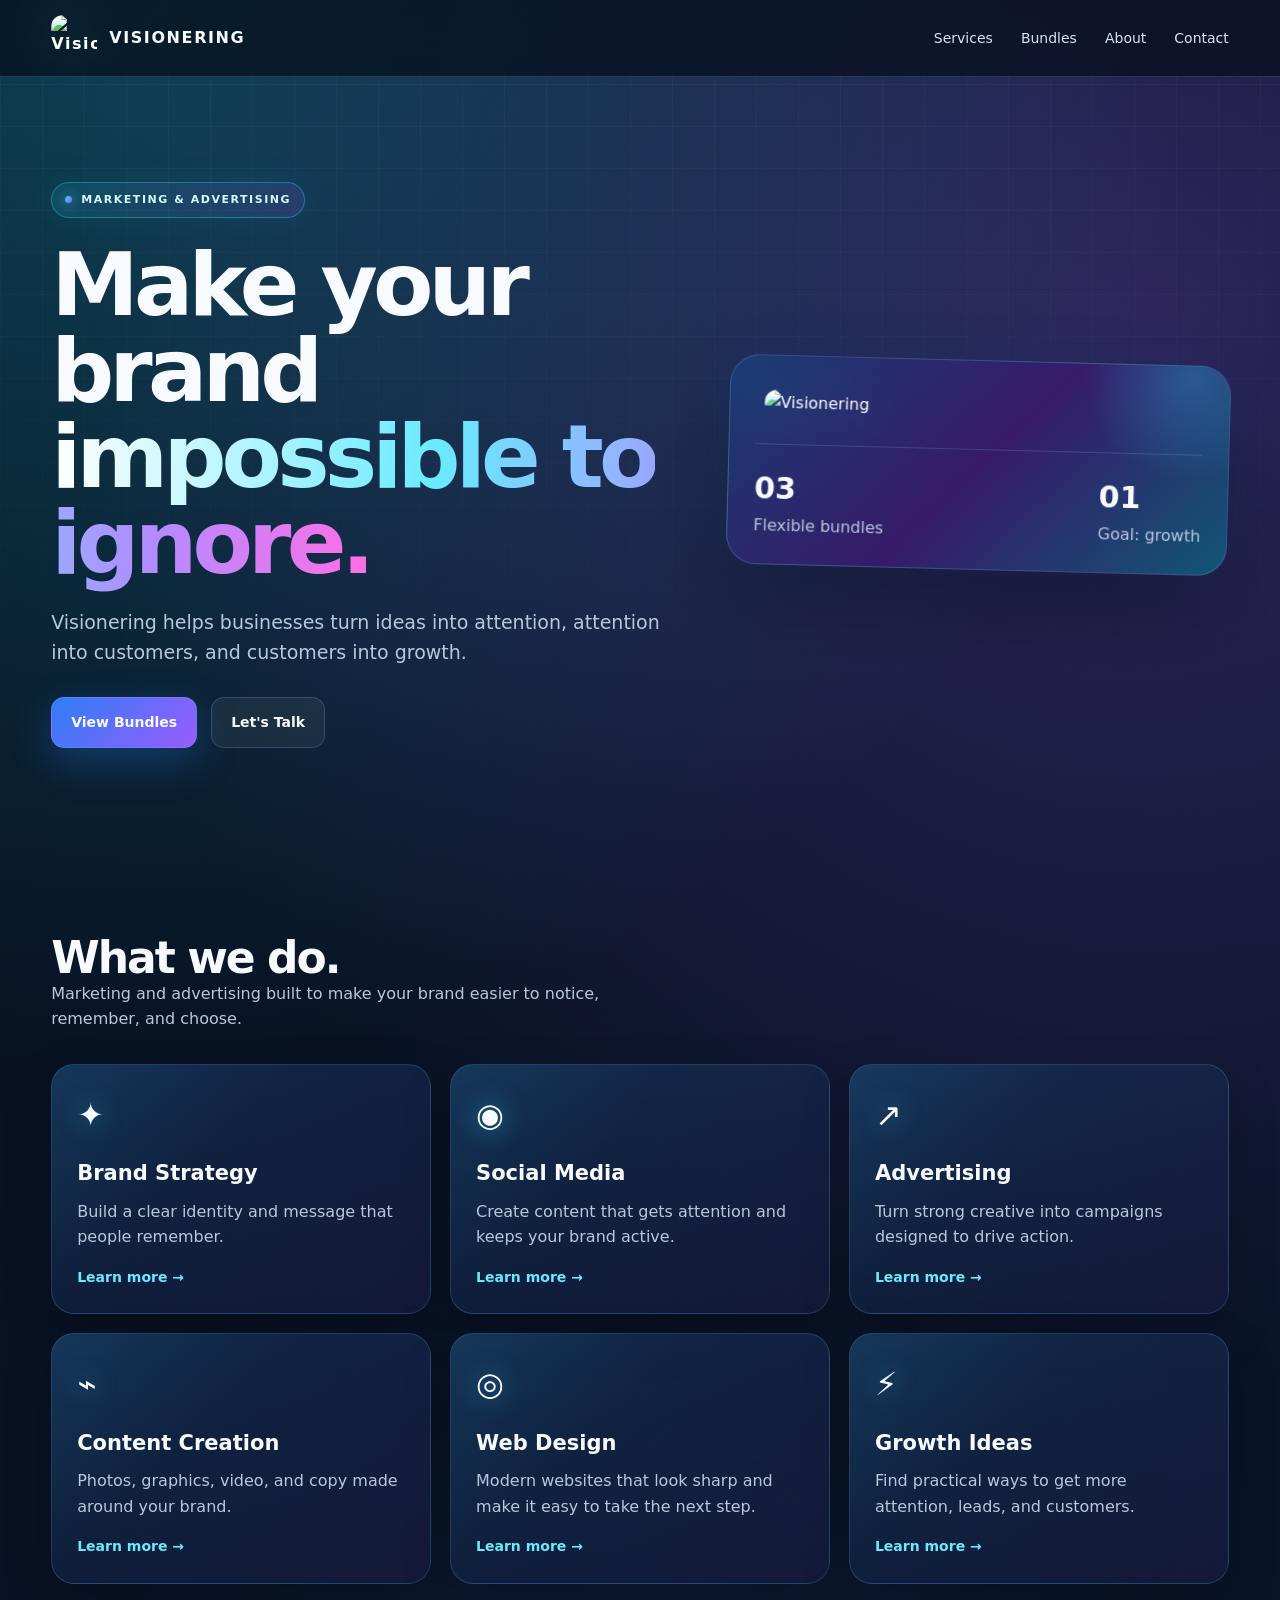
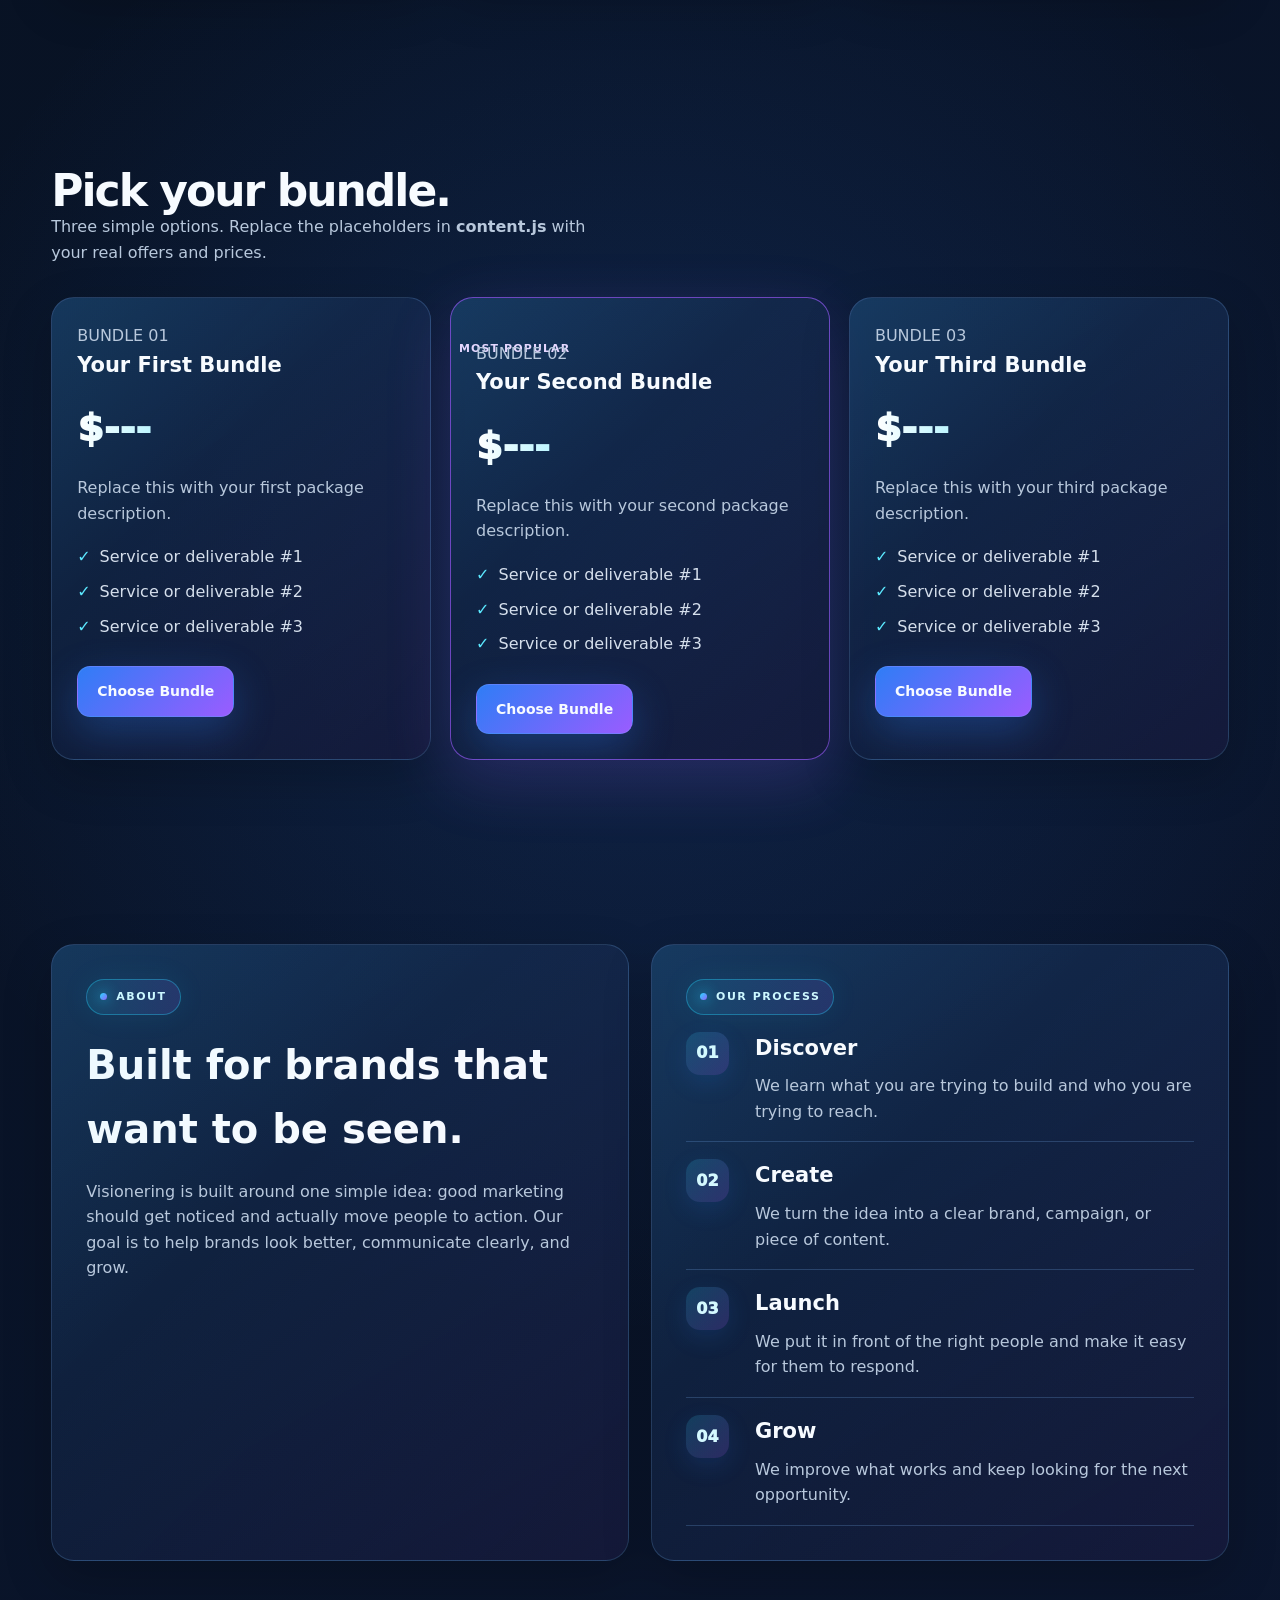
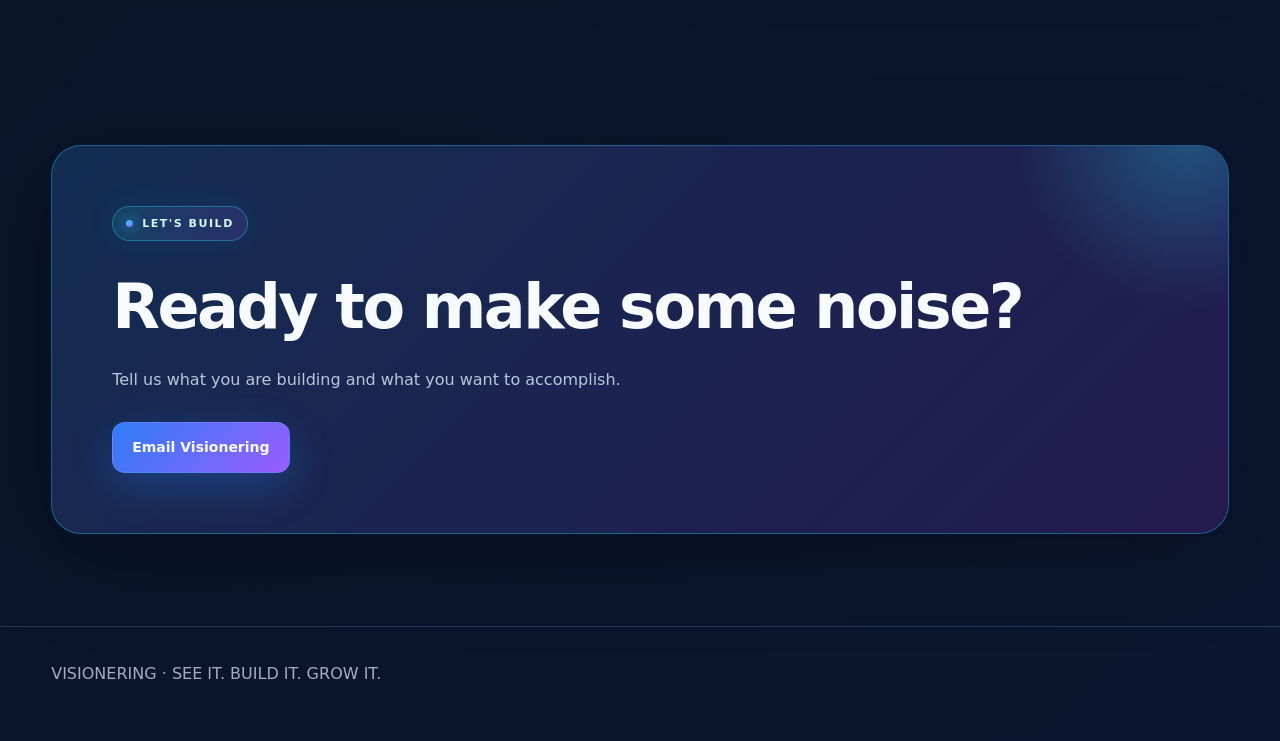
==== index.html @ 833645f9 "Fix service navigation with direct page links" ====
<!doctype html>
<html lang="en">
<head>
<meta charset="UTF-8">
<meta name="viewport" content="width=device-width, initial-scale=1.0">
<title>Visionering | Marketing & Advertising</title>
<link rel="icon" href="logo.jpg?v=999">
<script src="content.js?v=1001" defer></script>
<style>
:root{
  --bg:#07111f;
  --bg2:#0b1630;
  --panel:rgba(17,31,58,.82);
  --panel2:rgba(20,42,78,.78);
  --text:#f7fbff;
  --muted:#b8c8dc;
  --blue:#2f7df6;
  --cyan:#25d9ff;
  --purple:#9a5cff;
  --pink:#ff4fd8;
  --line:rgba(126,188,255,.22);
  --max:1180px;
}
*{box-sizing:border-box;margin:0;padding:0}
html{scroll-behavior:smooth}
body{
  font-family:Inter,ui-sans-serif,system-ui,-apple-system,BlinkMacSystemFont,"Segoe UI",sans-serif;
  color:var(--text);line-height:1.6;overflow-x:hidden;
  background:
    radial-gradient(circle at 10% 0%,rgba(37,217,255,.24),transparent 26%),
    radial-gradient(circle at 88% 8%,rgba(154,92,255,.26),transparent 28%),
    radial-gradient(circle at 50% 55%,rgba(47,125,246,.16),transparent 34%),
    linear-gradient(135deg,var(--bg),var(--bg2));
}
body:before{content:"";position:fixed;inset:0;pointer-events:none;background-image:linear-gradient(rgba(255,255,255,.035) 1px,transparent 1px),linear-gradient(90deg,rgba(255,255,255,.035) 1px,transparent 1px);background-size:42px 42px;mask-image:linear-gradient(to bottom,black,transparent 88%)}
a{color:inherit;text-decoration:none}.container{width:min(var(--max),92%);margin:auto}
.nav{position:sticky;top:0;z-index:50;background:rgba(6,15,29,.72);backdrop-filter:blur(18px);border-bottom:1px solid var(--line)}
.nav-inner{height:76px;display:flex;align-items:center;justify-content:space-between}
.brand{display:flex;align-items:center;gap:12px;font-weight:900;letter-spacing:.1em}
.brand img{width:46px;height:46px;object-fit:cover;border-radius:12px;mix-blend-mode:normal;filter:drop-shadow(0 0 13px rgba(37,217,255,.28))}
.links{display:flex;gap:28px;color:#d8e4f3;font-size:14px}.links a{transition:.2s}.links a:hover{color:#fff;text-shadow:0 0 16px rgba(37,217,255,.8)}
.hero{padding:105px 0 95px}.hero-grid{display:grid;grid-template-columns:1.1fr .9fr;gap:64px;align-items:center}
.eyebrow{display:inline-flex;align-items:center;gap:9px;padding:8px 13px;border:1px solid rgba(37,217,255,.36);border-radius:999px;color:#d4f9ff;background:linear-gradient(90deg,rgba(37,217,255,.12),rgba(154,92,255,.14));font-size:11px;font-weight:900;letter-spacing:.14em;box-shadow:0 0 30px rgba(37,217,255,.08)}
.eyebrow:before{content:"";width:7px;height:7px;border-radius:50%;background:linear-gradient(135deg,var(--cyan),var(--purple));box-shadow:0 0 14px var(--cyan)}
h1{font-size:clamp(48px,7vw,88px);line-height:.98;letter-spacing:-.055em;margin:24px 0 20px}
.gradient{background:linear-gradient(90deg,#fff 0%,#69eaff 42%,#b18cff 76%,#ff6ee6 100%);-webkit-background-clip:text;background-clip:text;color:transparent}
.hero p{font-size:19px;color:var(--muted);max-width:650px}
.actions{display:flex;gap:14px;flex-wrap:wrap;margin-top:30px}.btn{display:inline-flex;align-items:center;justify-content:center;padding:13px 19px;border-radius:13px;border:1px solid var(--line);font-size:14px;font-weight:900;transition:.22s}
.btn.primary{background:linear-gradient(135deg,var(--blue),var(--purple));box-shadow:0 14px 40px rgba(47,125,246,.3)}.btn.primary:hover{transform:translateY(-3px);box-shadow:0 20px 52px rgba(154,92,255,.35)}
.btn.ghost{background:rgba(255,255,255,.055)}.btn.ghost:hover{border-color:rgba(37,217,255,.48);background:rgba(37,217,255,.09)}
.hero-card{position:relative;border:1px solid rgba(126,188,255,.25);background:linear-gradient(145deg,rgba(24,53,95,.7),rgba(17,24,54,.72));border-radius:30px;padding:26px;box-shadow:0 30px 90px rgba(0,0,0,.38),0 0 70px rgba(47,125,246,.13);transform:rotate(1.5deg);overflow:hidden}
.hero-card:before{content:"";position:absolute;width:220px;height:220px;border-radius:50%;background:radial-gradient(circle,rgba(37,217,255,.25),transparent 68%);top:-100px;right:-70px}.hero-card img{position:relative;width:100%;height:330px;object-fit:contain;border-radius:22px;mix-blend-mode:normal;filter:drop-shadow(0 0 22px rgba(37,217,255,.2))}
.stat{position:relative;display:flex;justify-content:space-between;gap:20px;padding-top:20px;margin-top:20px;border-top:1px solid var(--line)}.stat strong{font-size:30px}.muted{color:var(--muted)}
section{padding:92px 0}.section-head{display:flex;justify-content:space-between;align-items:end;gap:20px;margin-bottom:32px}.section-head h2{font-size:44px;line-height:1.05;letter-spacing:-.045em}.section-head p{max-width:550px;color:var(--muted)}
.grid3{display:grid;grid-template-columns:repeat(3,1fr);gap:19px}.card{position:relative;overflow:hidden;border:1px solid var(--line);border-radius:23px;padding:25px;background:linear-gradient(150deg,rgba(25,53,95,.72),rgba(10,20,42,.76));box-shadow:0 18px 50px rgba(0,0,0,.2);transition:.25s}
.card:before{content:"";position:absolute;inset:0;background:linear-gradient(135deg,rgba(37,217,255,.07),transparent 38%,rgba(154,92,255,.07));pointer-events:none}.card:hover{transform:translateY(-6px);border-color:rgba(37,217,255,.45);box-shadow:0 22px 60px rgba(37,125,246,.18)}
.icon{position:relative;font-size:32px;margin-bottom:16px;filter:drop-shadow(0 0 12px rgba(37,217,255,.55))}.card h3,.card p,.card ul,.card .price,.card .muted,.card .tag,.card a{position:relative}.card h3{font-size:21px;margin-bottom:8px}.card p{color:var(--muted)}
.service-card-link{display:block;min-height:190px;color:inherit;cursor:pointer}
.service-card-link .service-link{display:block;margin-top:16px;color:#69eaff;font-weight:900;font-size:14px;position:relative}
.bundle{min-height:330px}.bundle.featured{border-color:rgba(154,92,255,.68);box-shadow:0 20px 65px rgba(154,92,255,.18)}.tag{position:absolute;right:17px;top:17px;color:#e5d7ff;font-size:11px;font-weight:900;letter-spacing:.1em}.price{font-size:38px;font-weight:950;margin:16px 0;background:linear-gradient(90deg,#fff,#6eeaff,#c29aff);-webkit-background-clip:text;background-clip:text;color:transparent}.bundle ul{list-style:none;display:grid;gap:9px;margin:18px 0 27px;color:#d5dfec}.bundle li:before{content:"✓";color:#5ce9ff;font-weight:900;margin-right:9px}
.about{display:grid;grid-template-columns:1fr 1fr;gap:22px}.about .card{padding:34px;min-height:320px}.process{position:relative}.step{display:grid;grid-template-columns:52px 1fr;gap:17px;padding:17px 0;border-bottom:1px solid var(--line)}.num{width:43px;height:43px;border-radius:14px;display:grid;place-items:center;background:linear-gradient(135deg,rgba(37,217,255,.17),rgba(154,92,255,.2));color:#d4f9ff;font-weight:950;box-shadow:0 8px 24px rgba(37,125,246,.14)}
.cta{position:relative;overflow:hidden;padding:60px;border-radius:30px;border:1px solid rgba(37,217,255,.34);background:linear-gradient(135deg,rgba(22,51,91,.82),rgba(46,28,91,.72));box-shadow:0 25px 90px rgba(0,0,0,.28)}.cta:before{content:"";position:absolute;width:360px;height:360px;border-radius:50%;right:-140px;top:-190px;background:radial-gradient(circle,rgba(37,217,255,.27),transparent 68%)}
footer{padding:34px 0 55px;color:#9eafc2;border-top:1px solid var(--line)}
@media(max-width:850px){.hero-grid,.about,.grid3{grid-template-columns:1fr}.links{display:none}.hero{padding-top:75px}.hero-card{transform:none}.section-head{display:block}.section-head p{margin-top:11px}.cta{padding:34px}}
</style>
</head>
<body>
<nav class="nav"><div class="container nav-inner"><a class="brand" href="#top"><img src="logo.jpg?v=999" alt="Visionering logo"><span id="navBrand">VISIONERING</span></a><div class="links"><a href="#services">Services</a><a href="#bundles">Bundles</a><a href="#about">About</a><a href="#contact">Contact</a></div></div></nav>
<main id="top">
<section class="hero"><div class="container hero-grid"><div><div class="eyebrow" id="category">MARKETING & ADVERTISING</div><h1 id="heroHeading">Make your brand <span class="gradient">impossible to ignore.</span></h1><p id="heroText">Visionering helps businesses turn ideas into attention, attention into customers, and customers into growth.</p><div class="actions"><a class="btn primary" href="#bundles">View Bundles</a><a class="btn ghost" id="heroEmail" href="#contact">Let's Talk</a></div></div><div class="hero-card"><img src="logo.jpg?v=999" alt="Visionering"><div class="stat"><div><strong>03</strong><div class="muted">Flexible bundles</div></div><div><strong>01</strong><div class="muted">Goal: growth</div></div></div></div></div></section>
<section id="services"><div class="container"><div class="section-head"><div><h2>What we do.</h2><p>Marketing and advertising built to make your brand easier to notice, remember, and choose.</p></div></div><div class="grid3" id="servicesGrid">
<a class="card service-card service-card-link" href="./brand-strategy.html"><div class="icon">✦</div><h3>Brand Strategy</h3><p>Build a clear identity and message that people remember.</p><span class="service-link">Learn more →</span></a>
<a class="card service-card service-card-link" href="./social-media.html"><div class="icon">◉</div><h3>Social Media</h3><p>Create content that gets attention and keeps your brand active.</p><span class="service-link">Learn more →</span></a>
<a class="card service-card service-card-link" href="./advertising.html"><div class="icon">↗</div><h3>Advertising</h3><p>Turn strong creative into campaigns designed to drive action.</p><span class="service-link">Learn more →</span></a>
<a class="card service-card service-card-link" href="./content-creation.html"><div class="icon">⌁</div><h3>Content Creation</h3><p>Photos, graphics, video, and copy made around your brand.</p><span class="service-link">Learn more →</span></a>
<a class="card service-card service-card-link" href="./web-design.html"><div class="icon">◎</div><h3>Web Design</h3><p>Modern websites that look sharp and make it easy to take the next step.</p><span class="service-link">Learn more →</span></a>
<a class="card service-card service-card-link" href="./growth-ideas.html"><div class="icon">⚡</div><h3>Growth Ideas</h3><p>Find practical ways to get more attention, leads, and customers.</p><span class="service-link">Learn more →</span></a>
</div></div></section>
<section id="bundles"><div class="container"><div class="section-head"><div><h2>Pick your bundle.</h2><p>Three simple options. Replace the placeholders in <strong>content.js</strong> with your real offers and prices.</p></div></div><div class="grid3" id="bundleGrid"></div></div></section>
<section id="about"><div class="container about"><div class="card"><div class="eyebrow">ABOUT</div><h2 style="font-size:40px;margin:18px 0">Built for brands that want to be seen.</h2><p class="muted" id="aboutText">Visionering is built around one simple idea: good marketing should get noticed and actually move people to action.</p></div><div class="card"><div class="eyebrow">OUR PROCESS</div><div class="process" id="processGrid"></div></div></div></section>
<section id="contact"><div class="container"><div class="cta"><div class="eyebrow">LET'S BUILD</div><h2 style="position:relative;font-size:clamp(38px,5vw,62px);letter-spacing:-.04em;margin:16px 0 10px" id="contactTitle">Ready to make some noise?</h2><p class="muted" style="position:relative" id="contactText">Tell us what you are building and what you want to accomplish.</p><div class="actions"><a class="btn primary" id="contactEmail" href="#">Email Visionering</a></div></div></div></section>
</main>
<footer><div class="container"><span id="footerBrand">VISIONERING</span> · <span id="tagline">SEE IT. BUILD IT. GROW IT.</span></div></footer>
<script>
document.addEventListener('DOMContentLoaded',()=>{
 const c=window.SITE_CONTENT||{};
 document.title=`${c.company||'Visionering'} | ${c.category||'Marketing & Advertising'}`;
 const set=(id,v)=>{const e=document.getElementById(id);if(e)e.textContent=v??''};
 set('navBrand',c.company);set('footerBrand',c.company);set('tagline',c.tagline);set('category',c.category);set('heroText',c.heroText);set('aboutText',c.about||'');set('contactTitle',c.contactTitle||'Ready to make some noise?');set('contactText',c.contactText||'');
 const hero=document.getElementById('heroHeading'); if(hero) hero.innerHTML=`${c.heroTitle||'Make your brand'} <span class="gradient">${c.heroHighlight||'impossible to ignore.'}</span>`;
 const mail=`mailto:${c.email||''}`;['heroEmail','contactEmail'].forEach(id=>{const e=document.getElementById(id);if(e)e.href=mail});
 const s=document.getElementById('servicesGrid');(c.services||[]).forEach((x,i)=>{
   const d=s && s.children[i];
   if(!d)return;
   d.href=x.page||'#';
   d.setAttribute('aria-label',`Open ${x.title||'service'} page`);
   d.innerHTML=`<div class="icon">${x.icon||'✦'}</div><h3>${x.title||''}</h3><p>${x.text||''}</p><span class="service-link">Learn more →</span>`;
 });
 const b=document.getElementById('bundleGrid');(c.bundles||[]).forEach(x=>{const d=document.createElement('article');d.className=`card bundle${x.featured?' featured':''}`;d.innerHTML=`${x.featured?'<div class="tag">MOST POPULAR</div>':''}<div class="muted">${x.name||''}</div><h3>${x.title||''}</h3><div class="price">${x.price||''}</div><p class="muted">${x.description||''}</p><ul>${(x.items||[]).map(i=>`<li>${i}</li>`).join('')}</ul><a class="btn primary" href="#contact">Choose Bundle</a>`;b.appendChild(d)});
 const p=document.getElementById('processGrid');(c.process||[]).forEach((x,i)=>{const d=document.createElement('div');d.className='step';d.innerHTML=`<div class="num">0${i+1}</div><div><h3>${x.title||''}</h3><p class="muted">${x.text||''}</p></div>`;p.appendChild(d)});
});
</script>
</body>
</html>
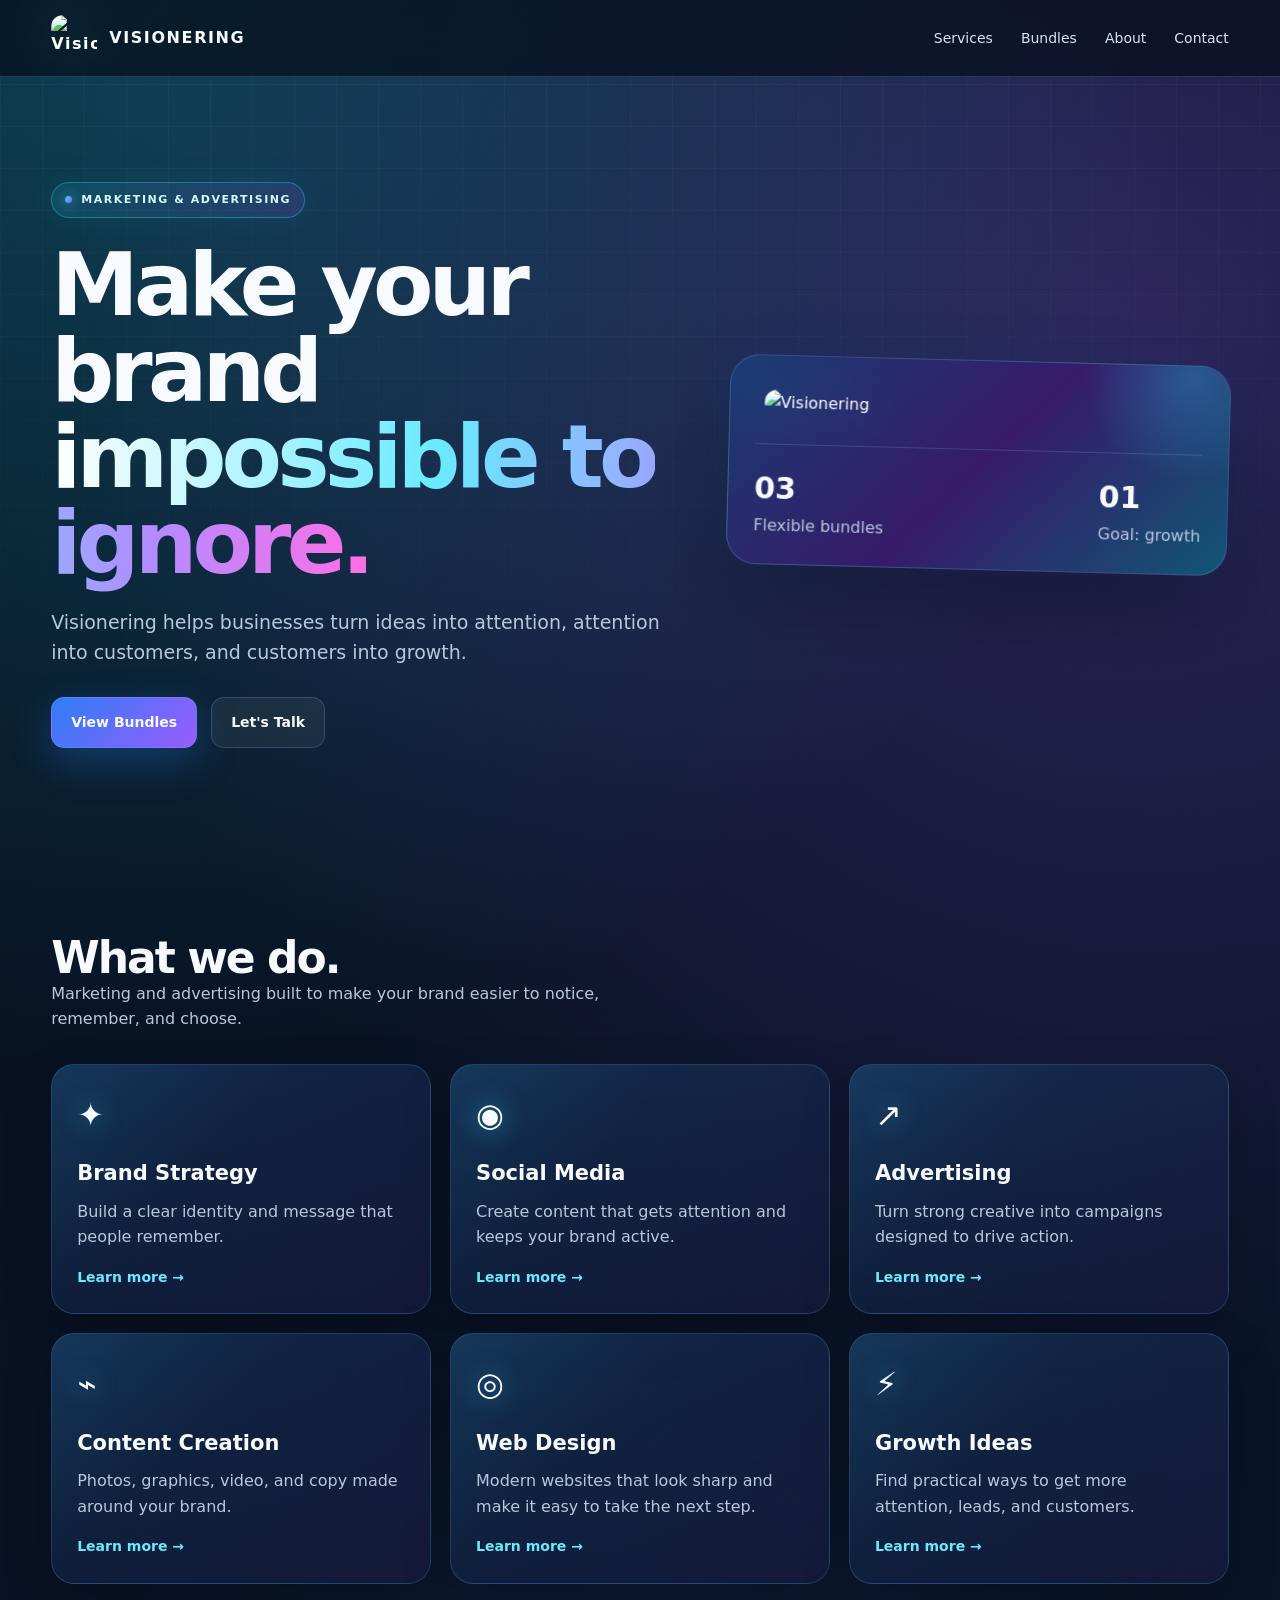
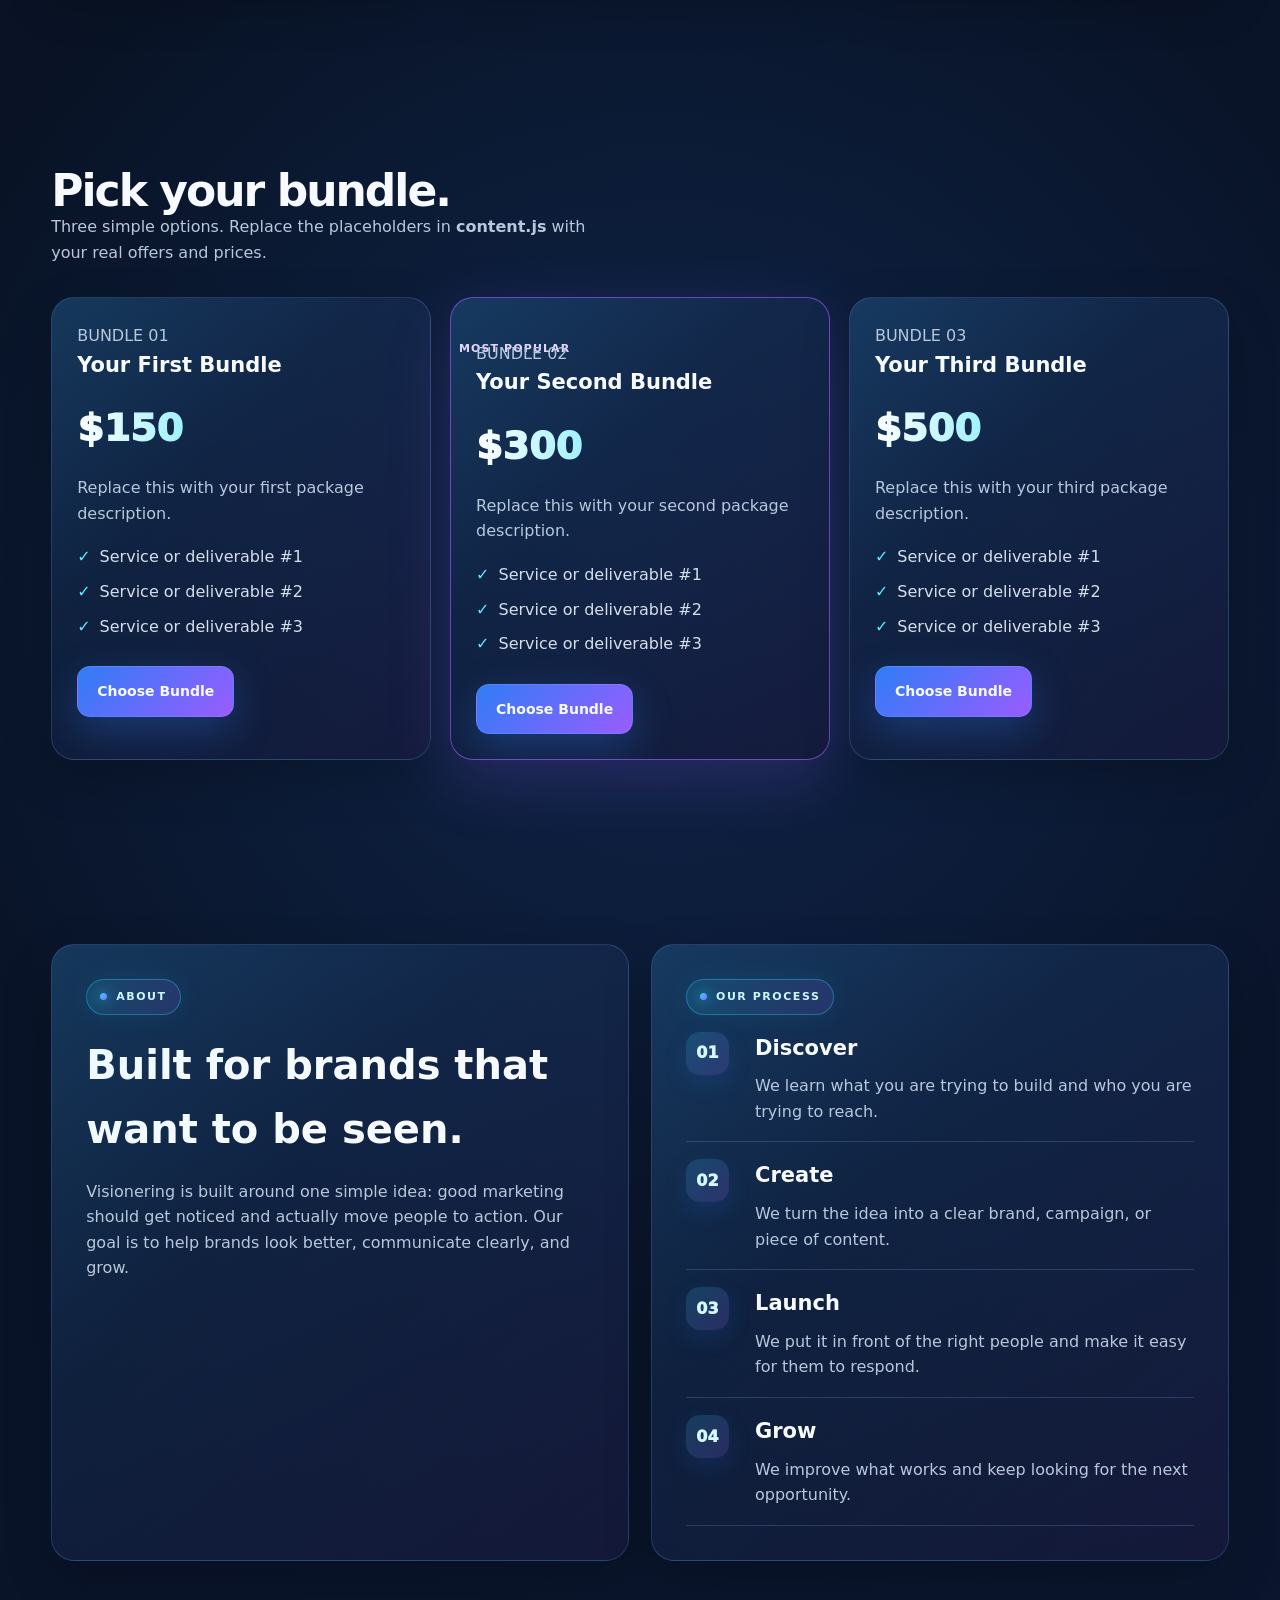
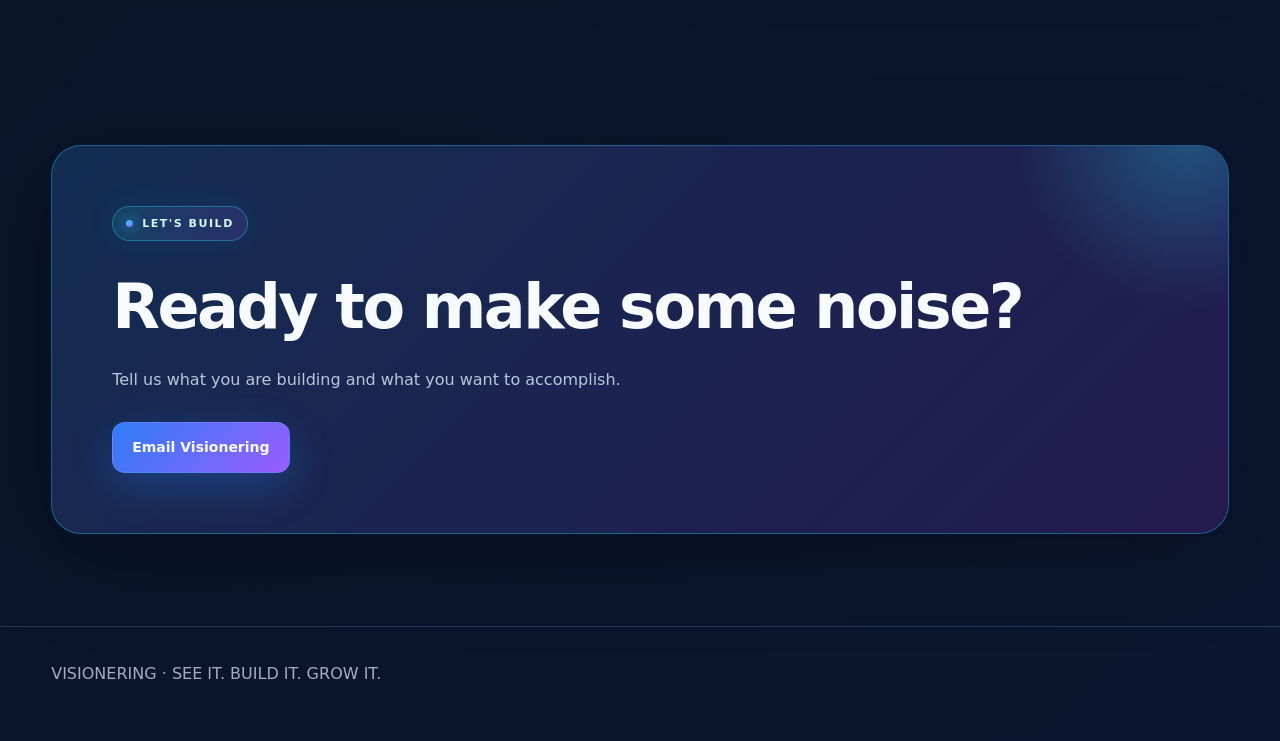
==== commit 9c66de8f: "Refresh logo asset" ====
--- a/index.html
+++ b/index.html
@@ -4,7 +4,7 @@
 <meta charset="UTF-8">
 <meta name="viewport" content="width=device-width, initial-scale=1.0">
 <title>Visionering | Marketing & Advertising</title>
-<link rel="icon" href="logo.jpg?v=999">
+<link rel="icon" href="logo.jpg?v=1002">
 <script src="content.js?v=1001" defer></script>
 <style>
 :root{
@@ -65,9 +65,9 @@
 </style>
 </head>
 <body>
-<nav class="nav"><div class="container nav-inner"><a class="brand" href="#top"><img src="logo.jpg?v=999" alt="Visionering logo"><span id="navBrand">VISIONERING</span></a><div class="links"><a href="#services">Services</a><a href="#bundles">Bundles</a><a href="#about">About</a><a href="#contact">Contact</a></div></div></nav>
+<nav class="nav"><div class="container nav-inner"><a class="brand" href="#top"><img src="logo.jpg?v=1002" alt="Visionering logo"><span id="navBrand">VISIONERING</span></a><div class="links"><a href="#services">Services</a><a href="#bundles">Bundles</a><a href="#about">About</a><a href="#contact">Contact</a></div></div></nav>
 <main id="top">
-<section class="hero"><div class="container hero-grid"><div><div class="eyebrow" id="category">MARKETING & ADVERTISING</div><h1 id="heroHeading">Make your brand <span class="gradient">impossible to ignore.</span></h1><p id="heroText">Visionering helps businesses turn ideas into attention, attention into customers, and customers into growth.</p><div class="actions"><a class="btn primary" href="#bundles">View Bundles</a><a class="btn ghost" id="heroEmail" href="#contact">Let's Talk</a></div></div><div class="hero-card"><img src="logo.jpg?v=999" alt="Visionering"><div class="stat"><div><strong>03</strong><div class="muted">Flexible bundles</div></div><div><strong>01</strong><div class="muted">Goal: growth</div></div></div></div></div></section>
+<section class="hero"><div class="container hero-grid"><div><div class="eyebrow" id="category">MARKETING & ADVERTISING</div><h1 id="heroHeading">Make your brand <span class="gradient">impossible to ignore.</span></h1><p id="heroText">Visionering helps businesses turn ideas into attention, attention into customers, and customers into growth.</p><div class="actions"><a class="btn primary" href="#bundles">View Bundles</a><a class="btn ghost" id="heroEmail" href="#contact">Let's Talk</a></div></div><div class="hero-card"><img src="logo.jpg?v=1002" alt="Visionering"><div class="stat"><div><strong>03</strong><div class="muted">Flexible bundles</div></div><div><strong>01</strong><div class="muted">Goal: growth</div></div></div></div></div></section>
 <section id="services"><div class="container"><div class="section-head"><div><h2>What we do.</h2><p>Marketing and advertising built to make your brand easier to notice, remember, and choose.</p></div></div><div class="grid3" id="servicesGrid">
 <a class="card service-card service-card-link" href="./brand-strategy.html"><div class="icon">✦</div><h3>Brand Strategy</h3><p>Build a clear identity and message that people remember.</p><span class="service-link">Learn more →</span></a>
 <a class="card service-card service-card-link" href="./social-media.html"><div class="icon">◉</div><h3>Social Media</h3><p>Create content that gets attention and keeps your brand active.</p><span class="service-link">Learn more →</span></a>
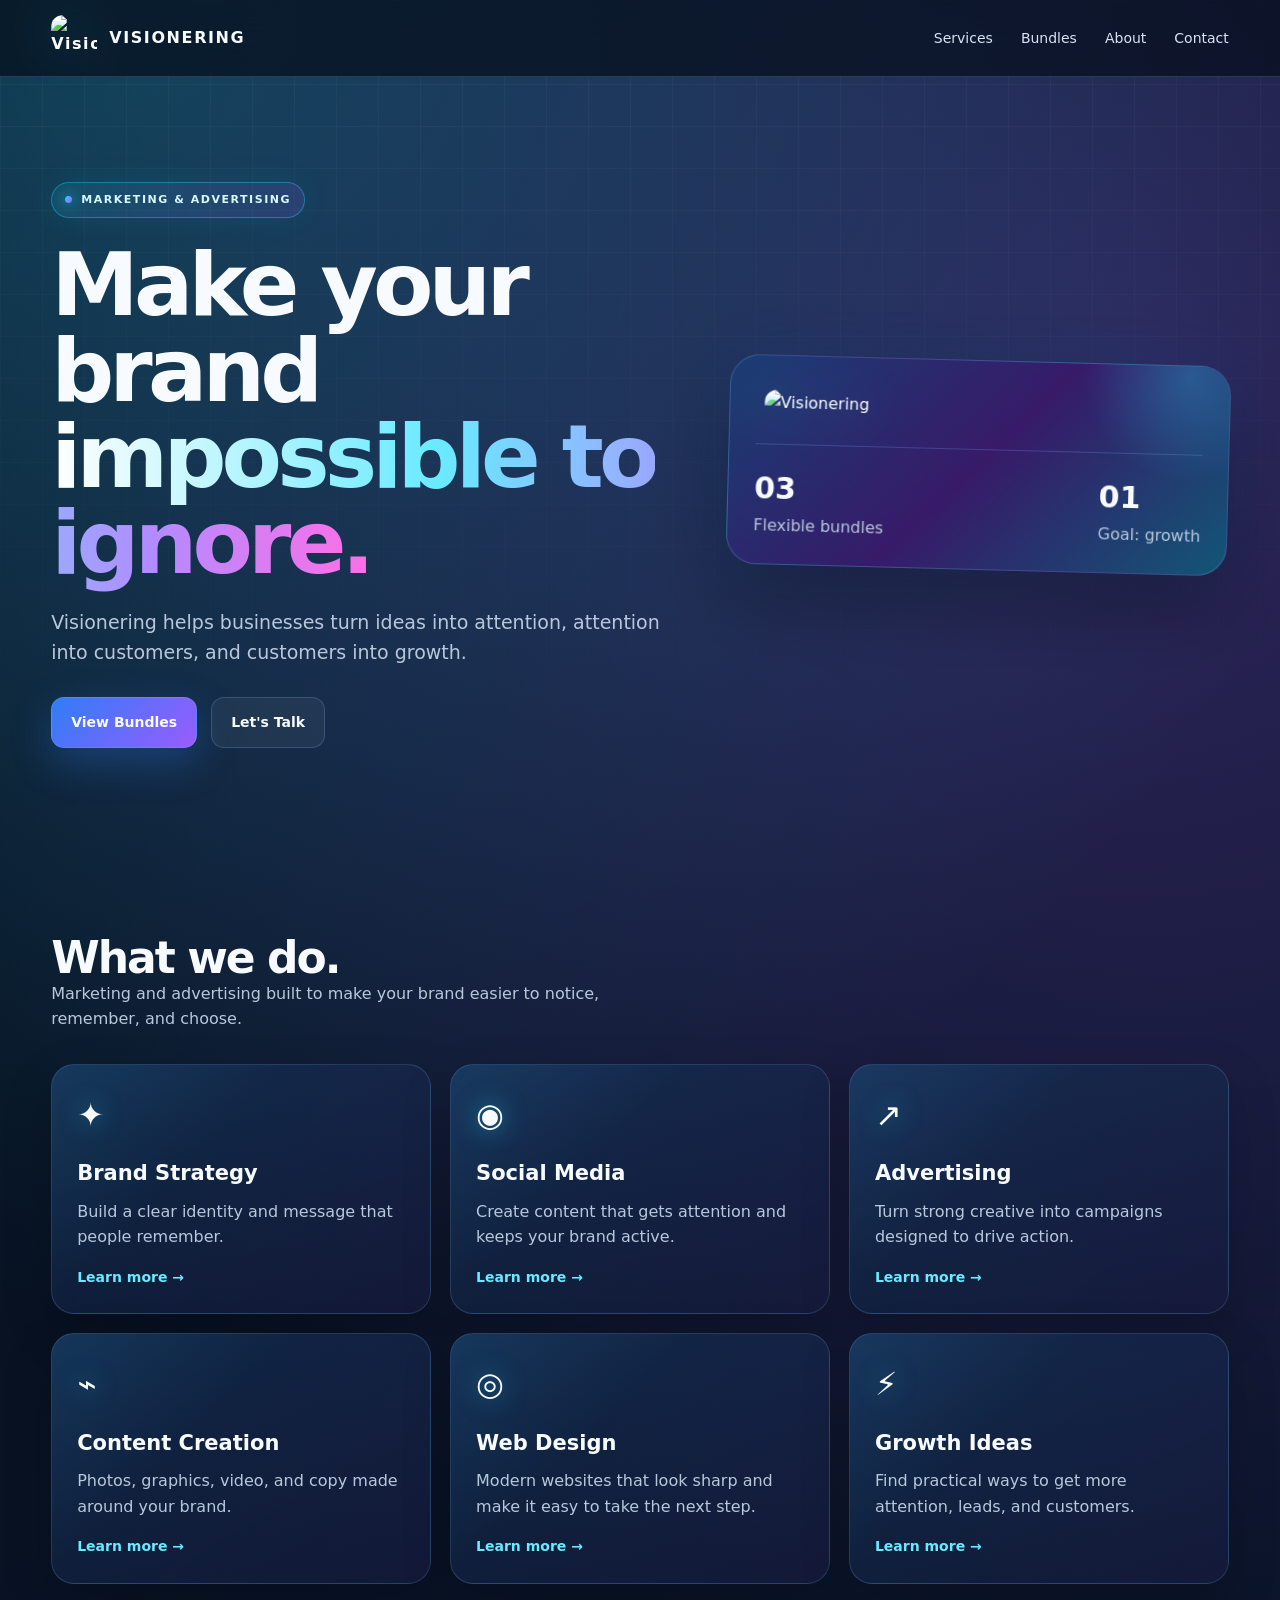
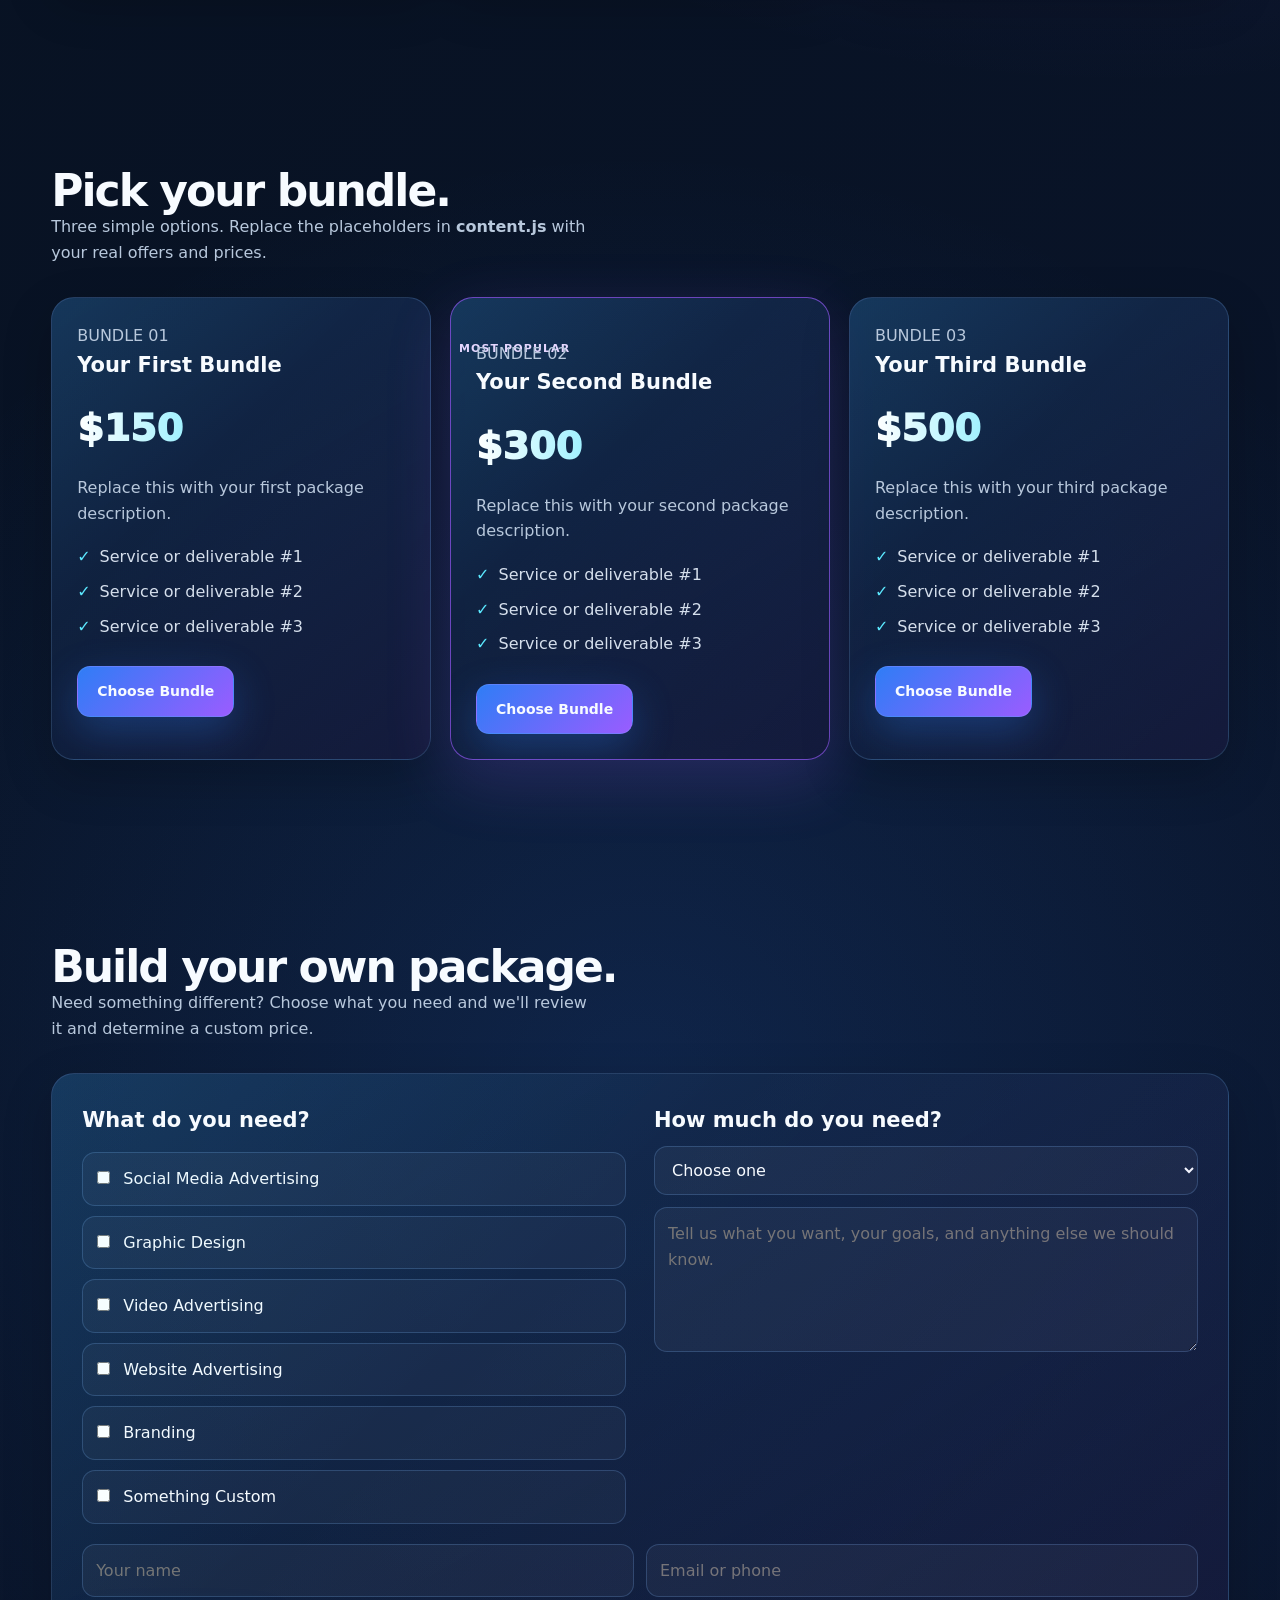
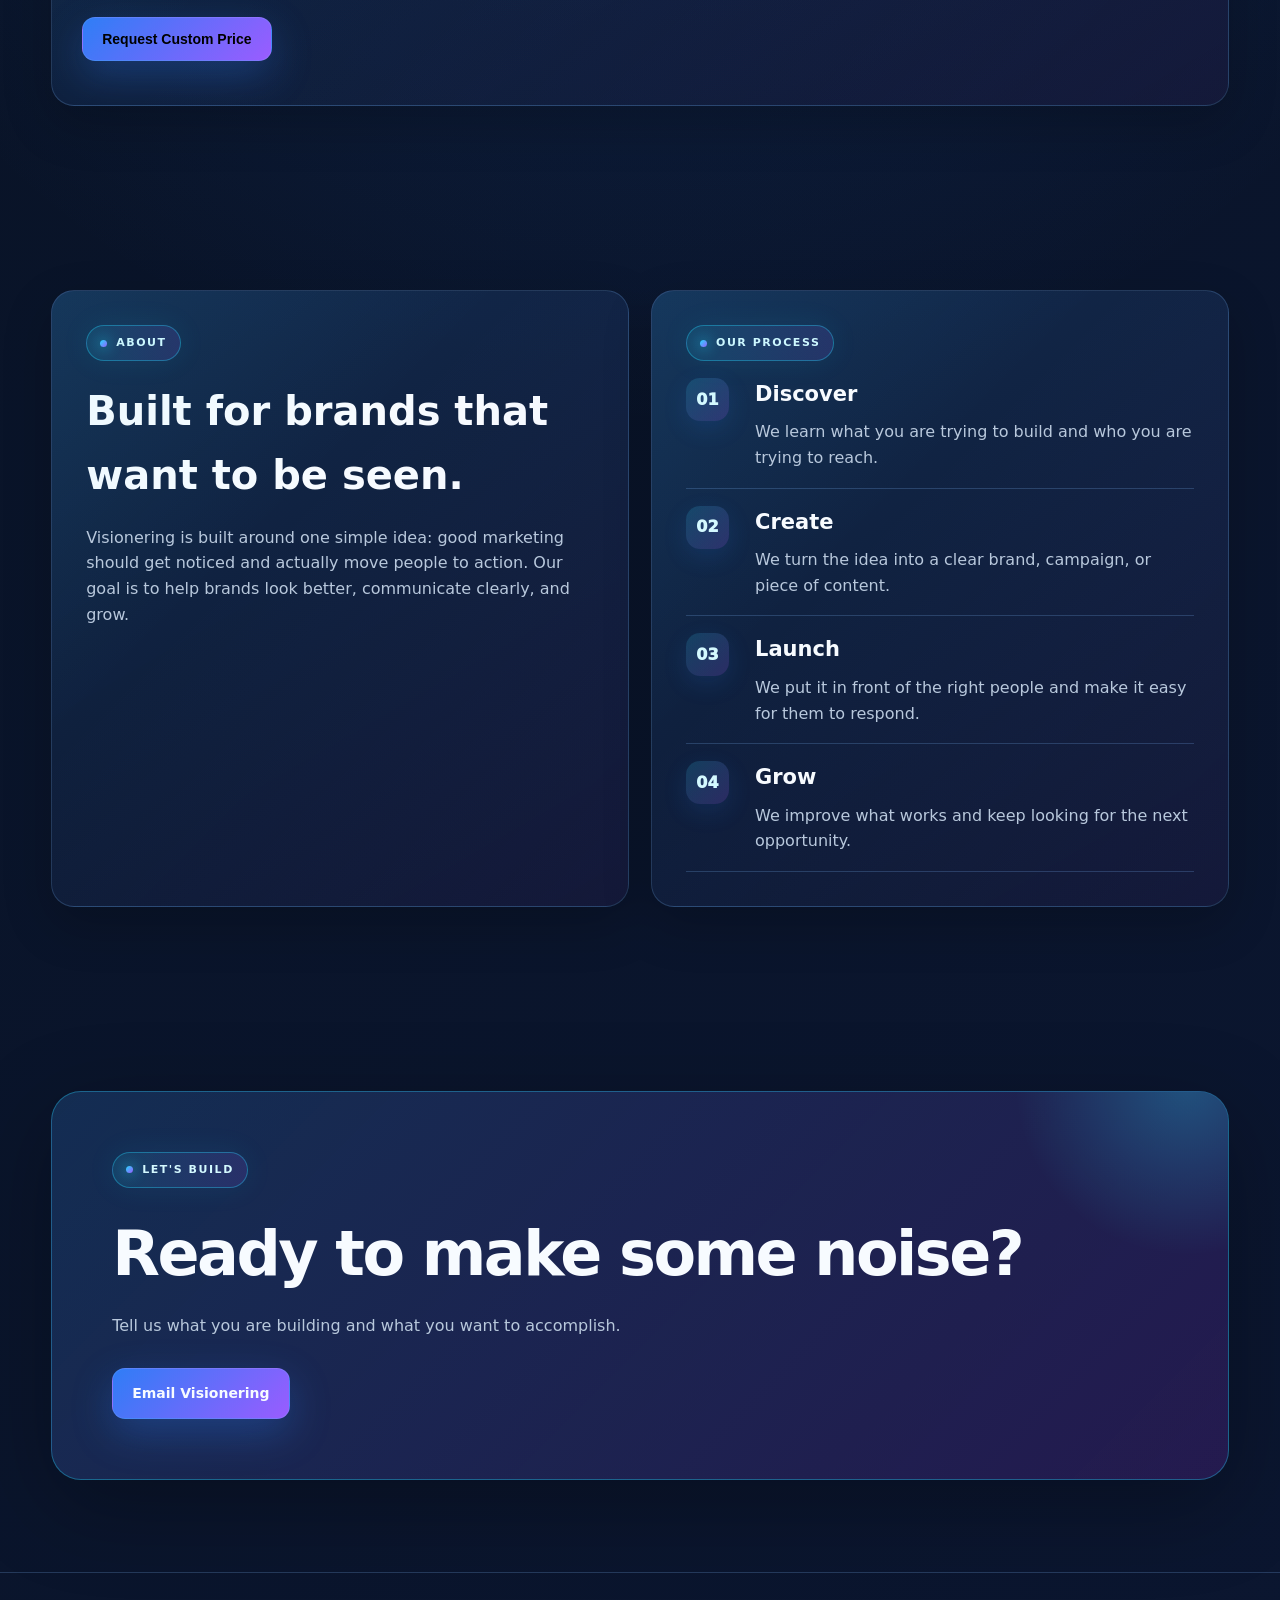
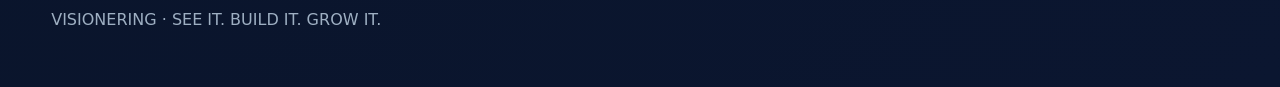
==== commit f6195a16: "Add custom advertising package builder" ====
--- a/index.html
+++ b/index.html
@@ -60,7 +60,7 @@
 .bundle{min-height:330px}.bundle.featured{border-color:rgba(154,92,255,.68);box-shadow:0 20px 65px rgba(154,92,255,.18)}.tag{position:absolute;right:17px;top:17px;color:#e5d7ff;font-size:11px;font-weight:900;letter-spacing:.1em}.price{font-size:38px;font-weight:950;margin:16px 0;background:linear-gradient(90deg,#fff,#6eeaff,#c29aff);-webkit-background-clip:text;background-clip:text;color:transparent}.bundle ul{list-style:none;display:grid;gap:9px;margin:18px 0 27px;color:#d5dfec}.bundle li:before{content:"✓";color:#5ce9ff;font-weight:900;margin-right:9px}
 .about{display:grid;grid-template-columns:1fr 1fr;gap:22px}.about .card{padding:34px;min-height:320px}.process{position:relative}.step{display:grid;grid-template-columns:52px 1fr;gap:17px;padding:17px 0;border-bottom:1px solid var(--line)}.num{width:43px;height:43px;border-radius:14px;display:grid;place-items:center;background:linear-gradient(135deg,rgba(37,217,255,.17),rgba(154,92,255,.2));color:#d4f9ff;font-weight:950;box-shadow:0 8px 24px rgba(37,125,246,.14)}
 .cta{position:relative;overflow:hidden;padding:60px;border-radius:30px;border:1px solid rgba(37,217,255,.34);background:linear-gradient(135deg,rgba(22,51,91,.82),rgba(46,28,91,.72));box-shadow:0 25px 90px rgba(0,0,0,.28)}.cta:before{content:"";position:absolute;width:360px;height:360px;border-radius:50%;right:-140px;top:-190px;background:radial-gradient(circle,rgba(37,217,255,.27),transparent 68%)}
-footer{padding:34px 0 55px;color:#9eafc2;border-top:1px solid var(--line)}
+footer{padding:34px 0 55px;color:#9eafc2;border-top:1px solid var(--line)}.custom-builder{padding:30px}.builder-grid{display:grid;grid-template-columns:1fr 1fr;gap:28px}.custom-options{display:grid;gap:10px;margin-top:14px}.custom-options label{padding:13px 14px;border:1px solid var(--line);border-radius:13px;background:rgba(255,255,255,.035);cursor:pointer;transition:.2s}.custom-options label:has(input:checked){border-color:rgba(37,217,255,.55);background:rgba(37,217,255,.09)}.custom-options input{margin-right:8px}#customSize,#customDetails,#customName,#customContact{width:100%;padding:13px;border:1px solid var(--line);border-radius:13px;background:rgba(255,255,255,.045);color:var(--text);font:inherit}#customDetails{min-height:145px;margin-top:12px;resize:vertical}.custom-contact{display:grid;grid-template-columns:1fr 1fr;gap:12px;margin:20px 0}.custom-result{margin-top:14px;color:var(--muted)}@media(max-width:850px){.builder-grid,.custom-contact{grid-template-columns:1fr}}
 @media(max-width:850px){.hero-grid,.about,.grid3{grid-template-columns:1fr}.links{display:none}.hero{padding-top:75px}.hero-card{transform:none}.section-head{display:block}.section-head p{margin-top:11px}.cta{padding:34px}}
 </style>
 </head>
@@ -77,6 +77,7 @@
 <a class="card service-card service-card-link" href="./growth-ideas.html"><div class="icon">⚡</div><h3>Growth Ideas</h3><p>Find practical ways to get more attention, leads, and customers.</p><span class="service-link">Learn more →</span></a>
 </div></div></section>
 <section id="bundles"><div class="container"><div class="section-head"><div><h2>Pick your bundle.</h2><p>Three simple options. Replace the placeholders in <strong>content.js</strong> with your real offers and prices.</p></div></div><div class="grid3" id="bundleGrid"></div></div></section>
+<section id="custom"><div class="container"><div class="section-head"><div><h2>Build your own package.</h2><p>Need something different? Choose what you need and we'll review it and determine a custom price.</p></div></div><div class="card custom-builder"><form id="customForm"><div class="builder-grid"><div><h3>What do you need?</h3><div class="custom-options"><label><input type="checkbox" name="customService" value="Social Media Advertising"> Social Media Advertising</label><label><input type="checkbox" name="customService" value="Graphic Design"> Graphic Design</label><label><input type="checkbox" name="customService" value="Video Advertising"> Video Advertising</label><label><input type="checkbox" name="customService" value="Website Advertising"> Website Advertising</label><label><input type="checkbox" name="customService" value="Branding"> Branding</label><label><input type="checkbox" name="customService" value="Something Custom"> Something Custom</label></div></div><div><h3>How much do you need?</h3><select id="customSize" required><option value="">Choose one</option><option>Small / One-time project</option><option>Medium / Several ads</option><option>Large / Ongoing advertising</option><option>Not sure</option></select><textarea id="customDetails" placeholder="Tell us what you want, your goals, and anything else we should know."></textarea></div></div><div class="custom-contact"><input id="customName" placeholder="Your name" required><input id="customContact" placeholder="Email or phone" required></div><button class="btn primary" type="submit">Request Custom Price</button><p id="customResult" class="custom-result" aria-live="polite"></p></form></div></div></section>
 <section id="about"><div class="container about"><div class="card"><div class="eyebrow">ABOUT</div><h2 style="font-size:40px;margin:18px 0">Built for brands that want to be seen.</h2><p class="muted" id="aboutText">Visionering is built around one simple idea: good marketing should get noticed and actually move people to action.</p></div><div class="card"><div class="eyebrow">OUR PROCESS</div><div class="process" id="processGrid"></div></div></div></section>
 <section id="contact"><div class="container"><div class="cta"><div class="eyebrow">LET'S BUILD</div><h2 style="position:relative;font-size:clamp(38px,5vw,62px);letter-spacing:-.04em;margin:16px 0 10px" id="contactTitle">Ready to make some noise?</h2><p class="muted" style="position:relative" id="contactText">Tell us what you are building and what you want to accomplish.</p><div class="actions"><a class="btn primary" id="contactEmail" href="#">Email Visionering</a></div></div></div></section>
 </main>
@@ -100,5 +101,6 @@
  const p=document.getElementById('processGrid');(c.process||[]).forEach((x,i)=>{const d=document.createElement('div');d.className='step';d.innerHTML=`<div class="num">0${i+1}</div><div><h3>${x.title||''}</h3><p class="muted">${x.text||''}</p></div>`;p.appendChild(d)});
 });
 </script>
+<script>document.addEventListener('DOMContentLoaded',()=>{const form=document.getElementById('customForm');if(!form)return;form.addEventListener('submit',e=>{e.preventDefault();const services=[...document.querySelectorAll('input[name="customService"]:checked')].map(x=>x.value);const size=document.getElementById('customSize').value;const details=document.getElementById('customDetails').value.trim();const name=document.getElementById('customName').value.trim();const contact=document.getElementById('customContact').value.trim();const result=document.getElementById('customResult');if(!services.length){result.textContent='Please choose at least one service.';return}const subject=encodeURIComponent('Visionering Custom Advertising Request');const body=encodeURIComponent('Name: '+name+'\nContact: '+contact+'\nProject size: '+size+'\nServices: '+services.join(', ')+'\nDetails: '+(details||'No additional details.'));const email=(window.SITE_CONTENT&&window.SITE_CONTENT.email)||'';if(!email){result.textContent='Your request is ready, but Visionering contact email is not set yet.';return}window.location.href='mailto:'+email+'?subject='+subject+'&body='+body;result.textContent='Opening your email app with your custom request...';});});</script>
 </body>
 </html>
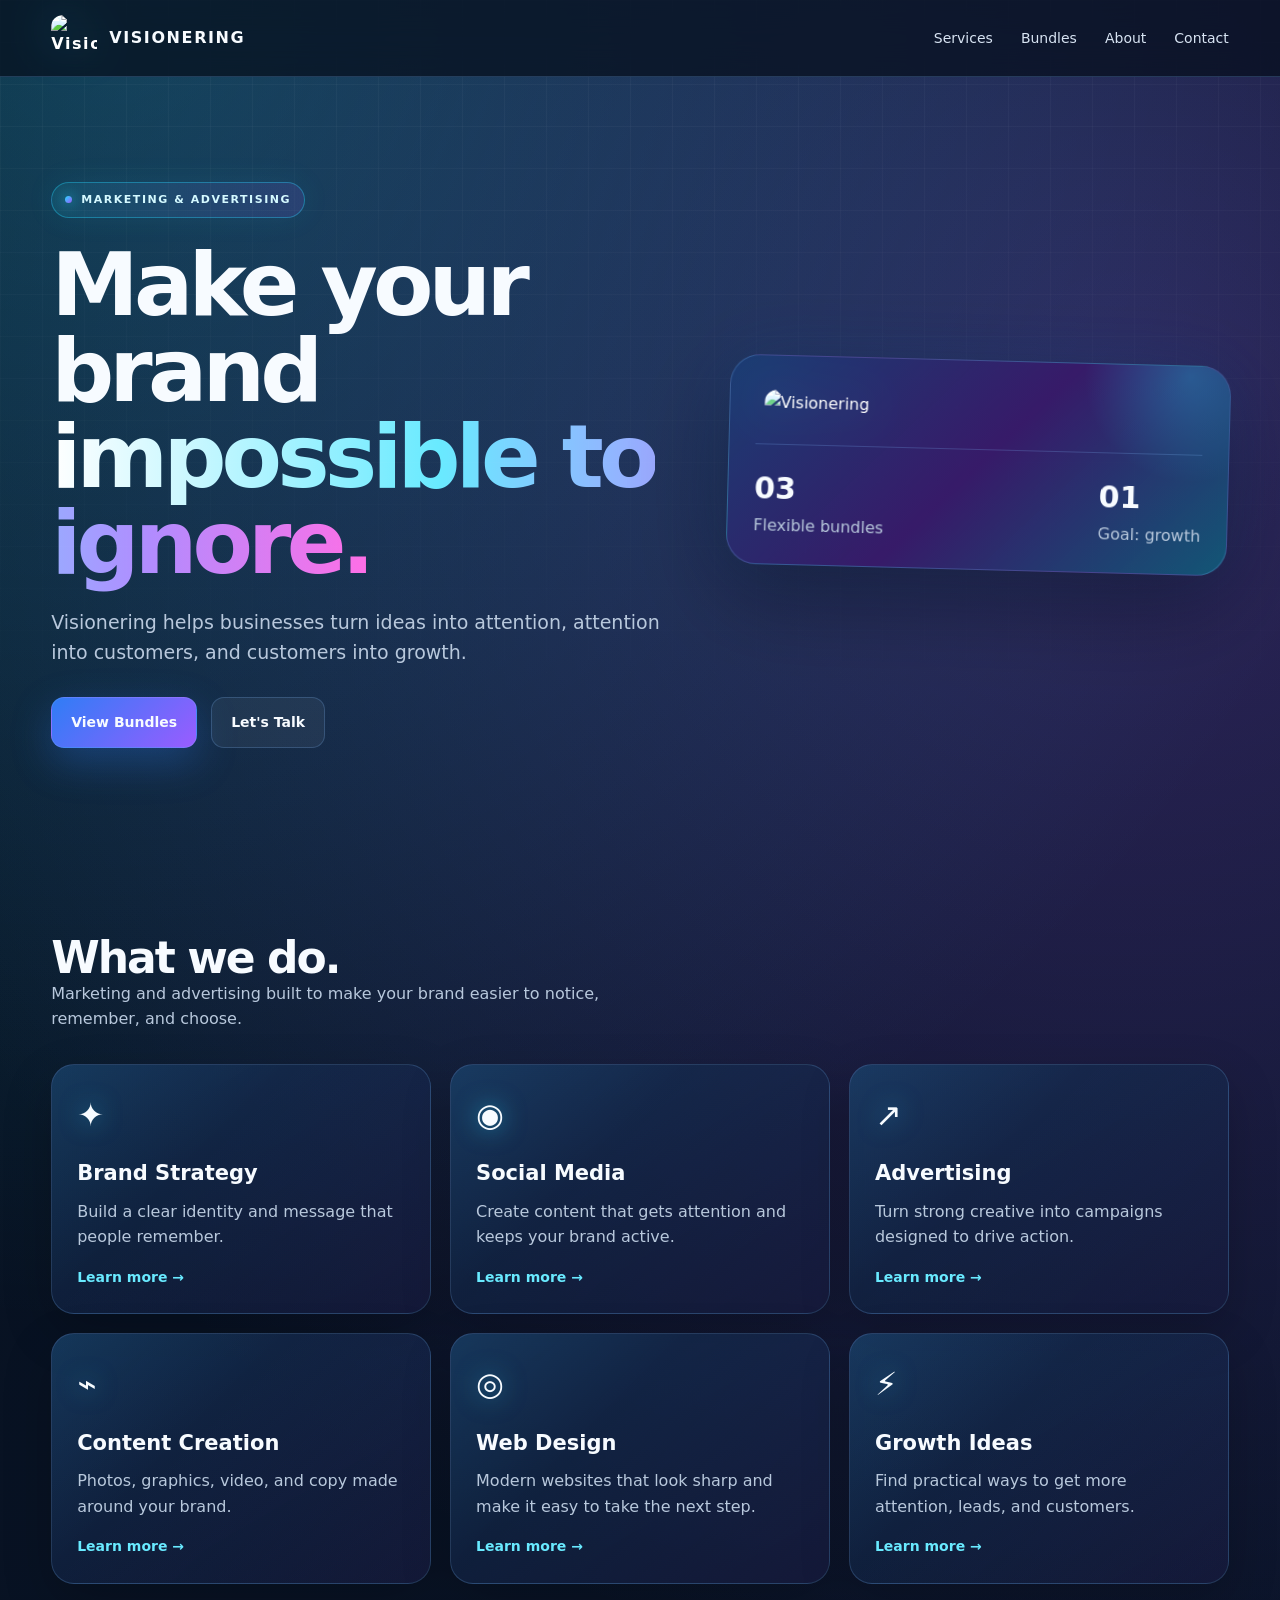
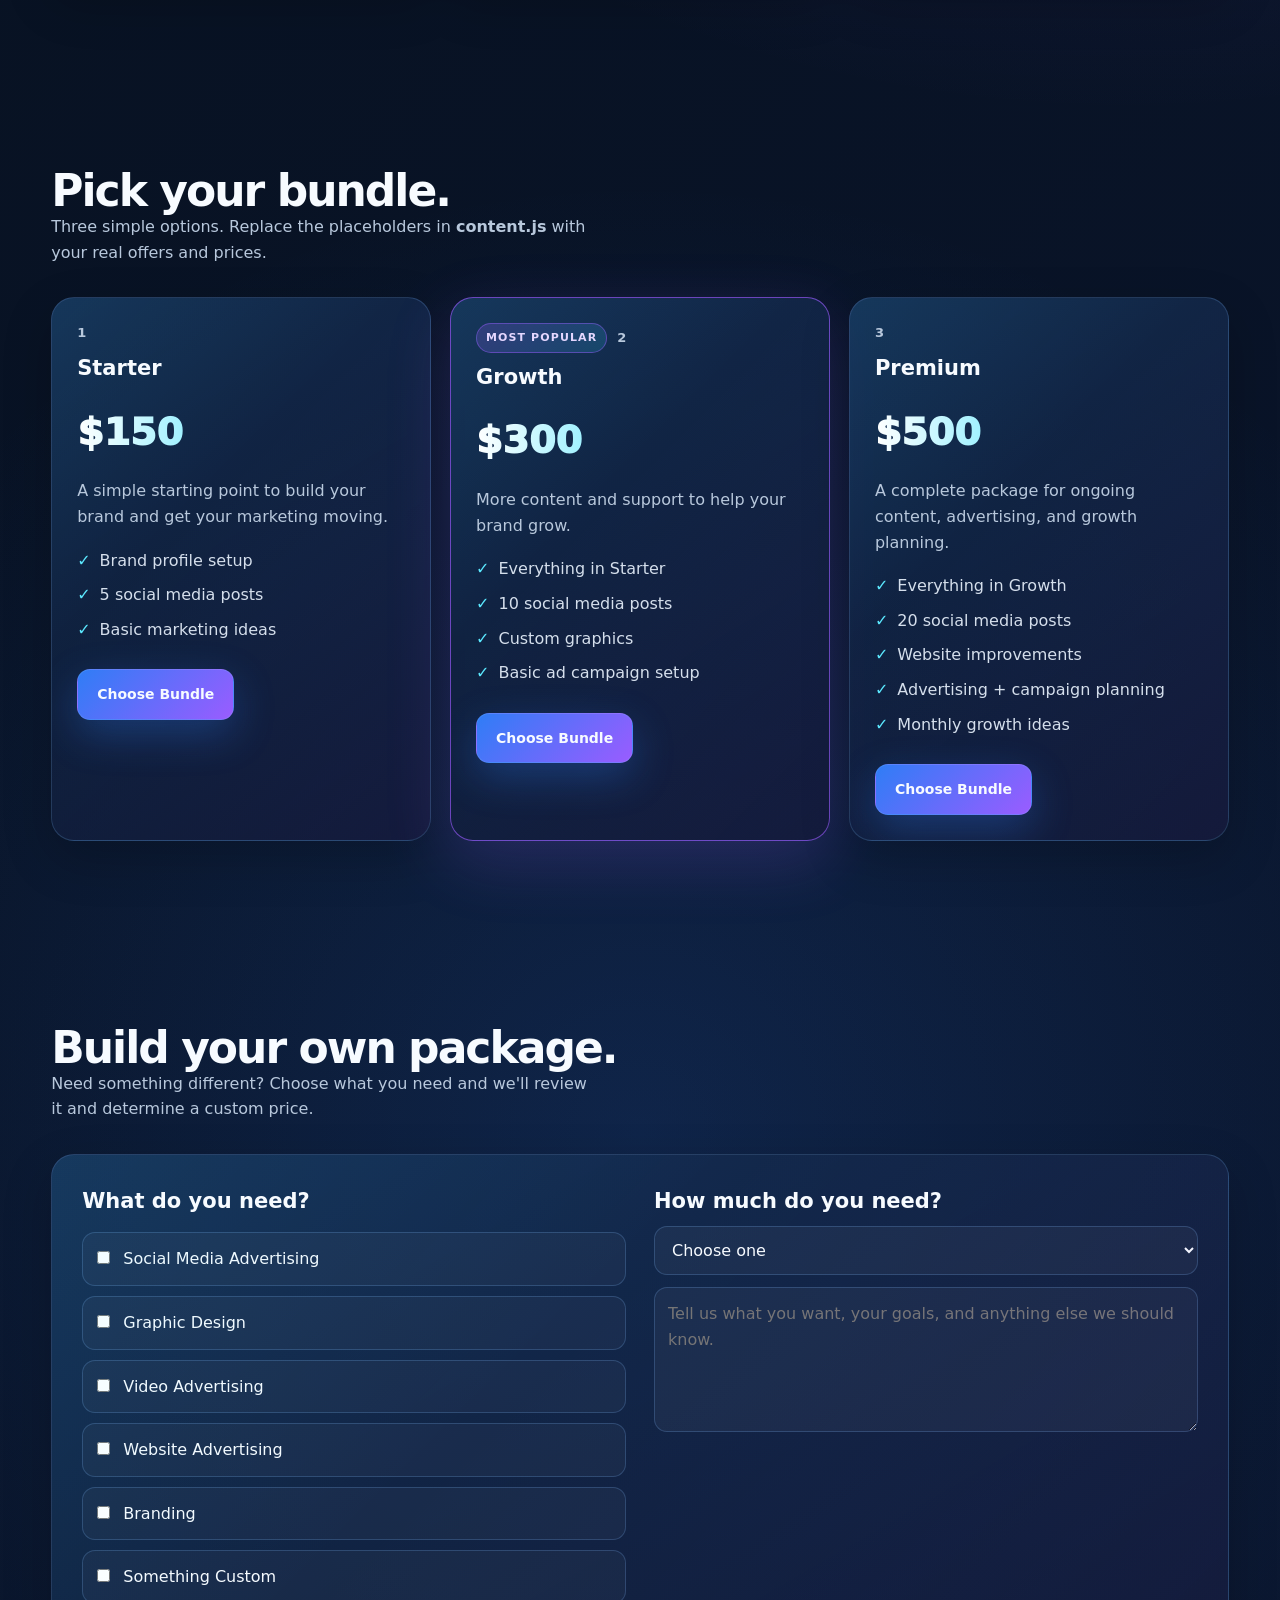
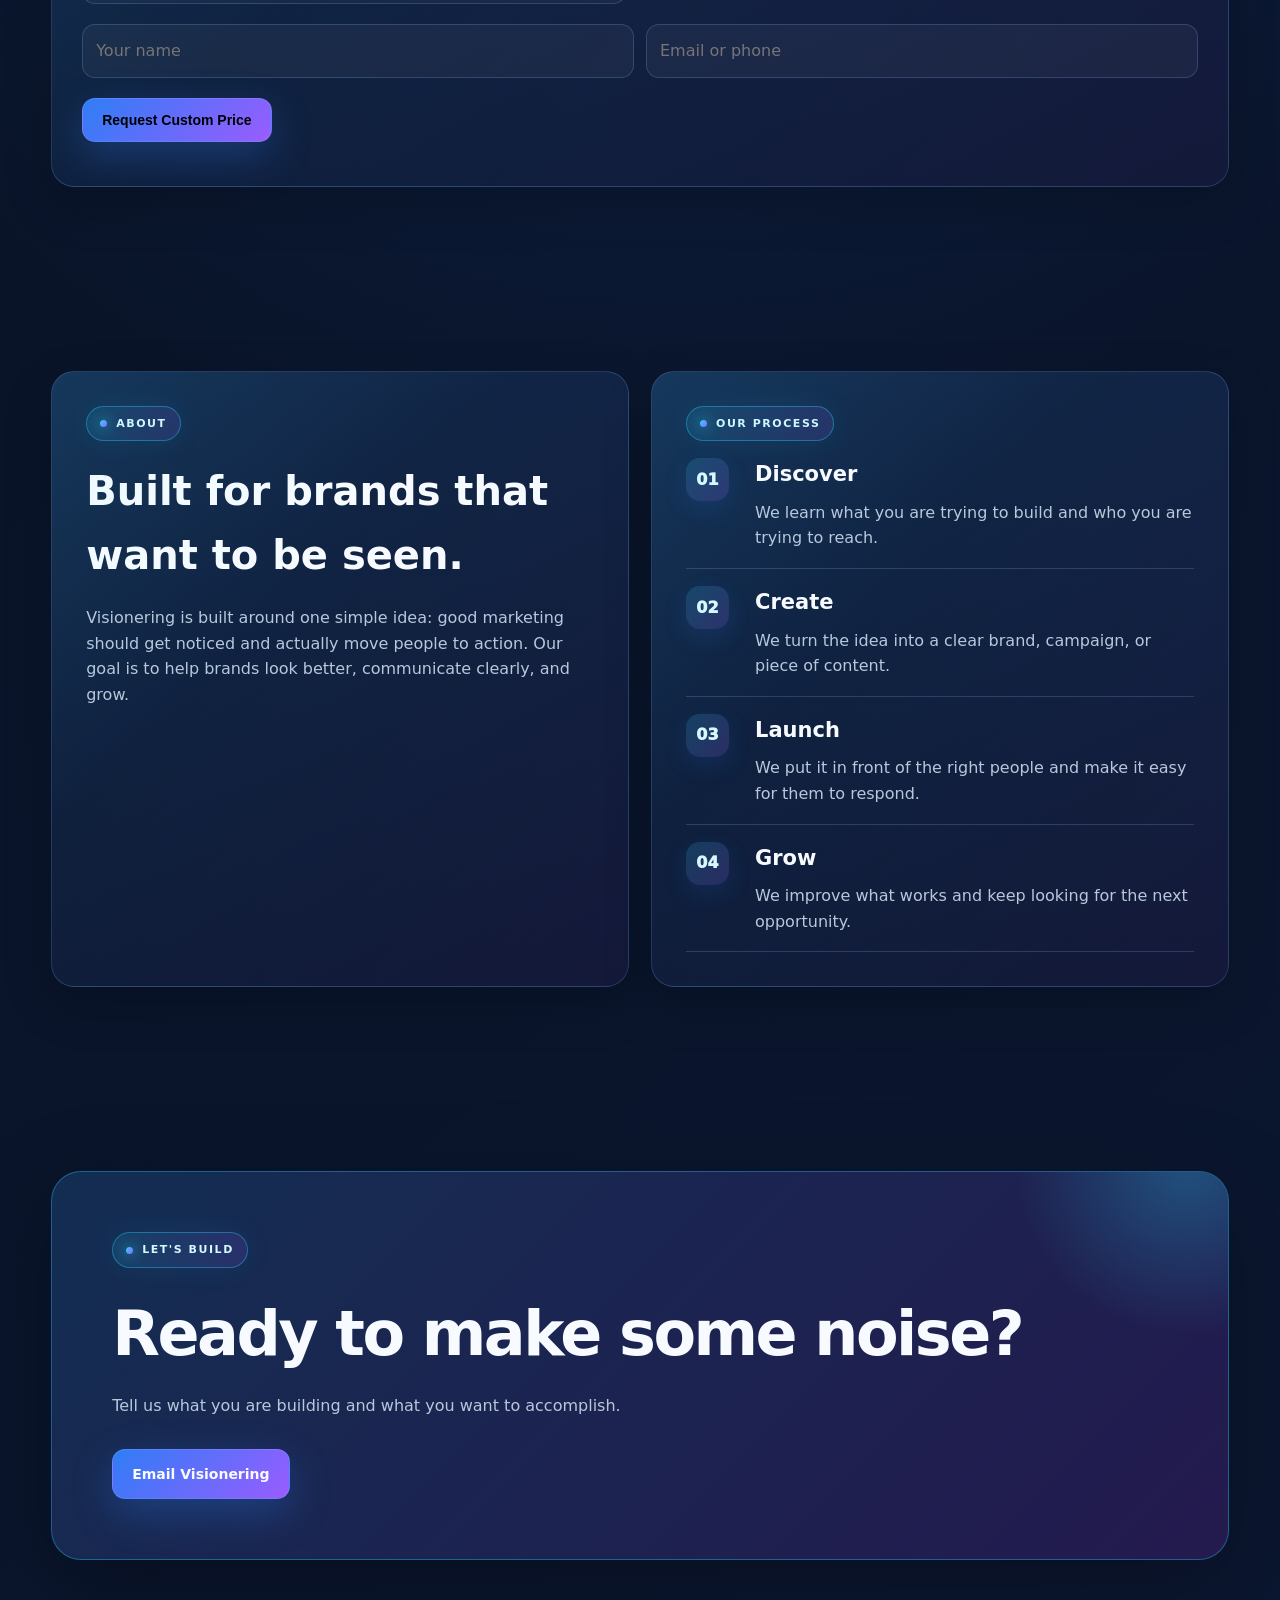
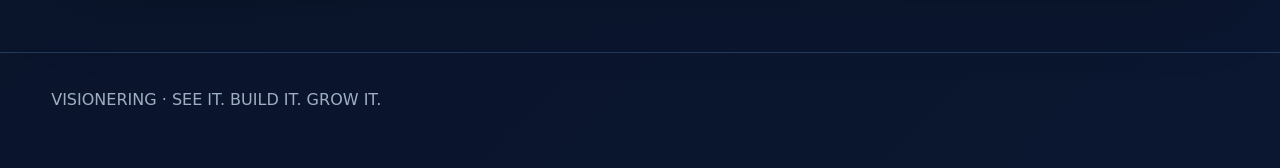
==== commit 50f3bbde: "Move featured label above bundle number" ====
--- a/index.html
+++ b/index.html
@@ -57,7 +57,7 @@
 .icon{position:relative;font-size:32px;margin-bottom:16px;filter:drop-shadow(0 0 12px rgba(37,217,255,.55))}.card h3,.card p,.card ul,.card .price,.card .muted,.card .tag,.card a{position:relative}.card h3{font-size:21px;margin-bottom:8px}.card p{color:var(--muted)}
 .service-card-link{display:block;min-height:190px;color:inherit;cursor:pointer}
 .service-card-link .service-link{display:block;margin-top:16px;color:#69eaff;font-weight:900;font-size:14px;position:relative}
-.bundle{min-height:330px}.bundle.featured{border-color:rgba(154,92,255,.68);box-shadow:0 20px 65px rgba(154,92,255,.18)}.tag{position:absolute;right:17px;top:17px;color:#e5d7ff;font-size:11px;font-weight:900;letter-spacing:.1em}.price{font-size:38px;font-weight:950;margin:16px 0;background:linear-gradient(90deg,#fff,#6eeaff,#c29aff);-webkit-background-clip:text;background-clip:text;color:transparent}.bundle ul{list-style:none;display:grid;gap:9px;margin:18px 0 27px;color:#d5dfec}.bundle li:before{content:"✓";color:#5ce9ff;font-weight:900;margin-right:9px}
+.bundle{min-height:330px}.bundle-number{font-size:13px;font-weight:900;letter-spacing:.08em}.bundle.featured{border-color:rgba(154,92,255,.68);box-shadow:0 20px 65px rgba(154,92,255,.18)}.tag-row{position:relative;display:flex;align-items:center;justify-content:flex-start;gap:10px;margin-bottom:8px}.tag{display:inline-block;padding:5px 9px;border-radius:999px;background:linear-gradient(135deg,rgba(154,92,255,.22),rgba(37,217,255,.16));border:1px solid rgba(154,92,255,.45);position:static;color:#e5d7ff;font-size:11px;font-weight:900;letter-spacing:.1em}.price{font-size:38px;font-weight:950;margin:16px 0;background:linear-gradient(90deg,#fff,#6eeaff,#c29aff);-webkit-background-clip:text;background-clip:text;color:transparent}.bundle ul{list-style:none;display:grid;gap:9px;margin:18px 0 27px;color:#d5dfec}.bundle li:before{content:"✓";color:#5ce9ff;font-weight:900;margin-right:9px}
 .about{display:grid;grid-template-columns:1fr 1fr;gap:22px}.about .card{padding:34px;min-height:320px}.process{position:relative}.step{display:grid;grid-template-columns:52px 1fr;gap:17px;padding:17px 0;border-bottom:1px solid var(--line)}.num{width:43px;height:43px;border-radius:14px;display:grid;place-items:center;background:linear-gradient(135deg,rgba(37,217,255,.17),rgba(154,92,255,.2));color:#d4f9ff;font-weight:950;box-shadow:0 8px 24px rgba(37,125,246,.14)}
 .cta{position:relative;overflow:hidden;padding:60px;border-radius:30px;border:1px solid rgba(37,217,255,.34);background:linear-gradient(135deg,rgba(22,51,91,.82),rgba(46,28,91,.72));box-shadow:0 25px 90px rgba(0,0,0,.28)}.cta:before{content:"";position:absolute;width:360px;height:360px;border-radius:50%;right:-140px;top:-190px;background:radial-gradient(circle,rgba(37,217,255,.27),transparent 68%)}
 footer{padding:34px 0 55px;color:#9eafc2;border-top:1px solid var(--line)}.custom-builder{padding:30px}.builder-grid{display:grid;grid-template-columns:1fr 1fr;gap:28px}.custom-options{display:grid;gap:10px;margin-top:14px}.custom-options label{padding:13px 14px;border:1px solid var(--line);border-radius:13px;background:rgba(255,255,255,.035);cursor:pointer;transition:.2s}.custom-options label:has(input:checked){border-color:rgba(37,217,255,.55);background:rgba(37,217,255,.09)}.custom-options input{margin-right:8px}#customSize,#customDetails,#customName,#customContact{width:100%;padding:13px;border:1px solid var(--line);border-radius:13px;background:rgba(255,255,255,.045);color:var(--text);font:inherit}#customDetails{min-height:145px;margin-top:12px;resize:vertical}.custom-contact{display:grid;grid-template-columns:1fr 1fr;gap:12px;margin:20px 0}.custom-result{margin-top:14px;color:var(--muted)}@media(max-width:850px){.builder-grid,.custom-contact{grid-template-columns:1fr}}
@@ -97,7 +97,7 @@
    d.setAttribute('aria-label',`Open ${x.title||'service'} page`);
    d.innerHTML=`<div class="icon">${x.icon||'✦'}</div><h3>${x.title||''}</h3><p>${x.text||''}</p><span class="service-link">Learn more →</span>`;
  });
- const b=document.getElementById('bundleGrid');(c.bundles||[]).forEach(x=>{const d=document.createElement('article');d.className=`card bundle${x.featured?' featured':''}`;d.innerHTML=`${x.featured?'<div class="tag">MOST POPULAR</div>':''}<div class="muted">${x.name||''}</div><h3>${x.title||''}</h3><div class="price">${x.price||''}</div><p class="muted">${x.description||''}</p><ul>${(x.items||[]).map(i=>`<li>${i}</li>`).join('')}</ul><a class="btn primary" href="#contact">Choose Bundle</a>`;b.appendChild(d)});
+ const b=document.getElementById('bundleGrid');(c.bundles||[]).forEach(x=>{const d=document.createElement('article');d.className=`card bundle${x.featured?' featured':''}`;d.innerHTML=`<div class="tag-row">${x.featured?'<div class="tag">MOST POPULAR</div>':''}<div class="muted bundle-number">${x.name||''}</div></div><h3>${x.title||''}</h3><div class="price">${x.price||''}</div><p class="muted">${x.description||''}</p><ul>${(x.items||[]).map(i=>`<li>${i}</li>`).join('')}</ul><a class="btn primary" href="#contact">Choose Bundle</a>`;b.appendChild(d)});
  const p=document.getElementById('processGrid');(c.process||[]).forEach((x,i)=>{const d=document.createElement('div');d.className='step';d.innerHTML=`<div class="num">0${i+1}</div><div><h3>${x.title||''}</h3><p class="muted">${x.text||''}</p></div>`;p.appendChild(d)});
 });
 </script>
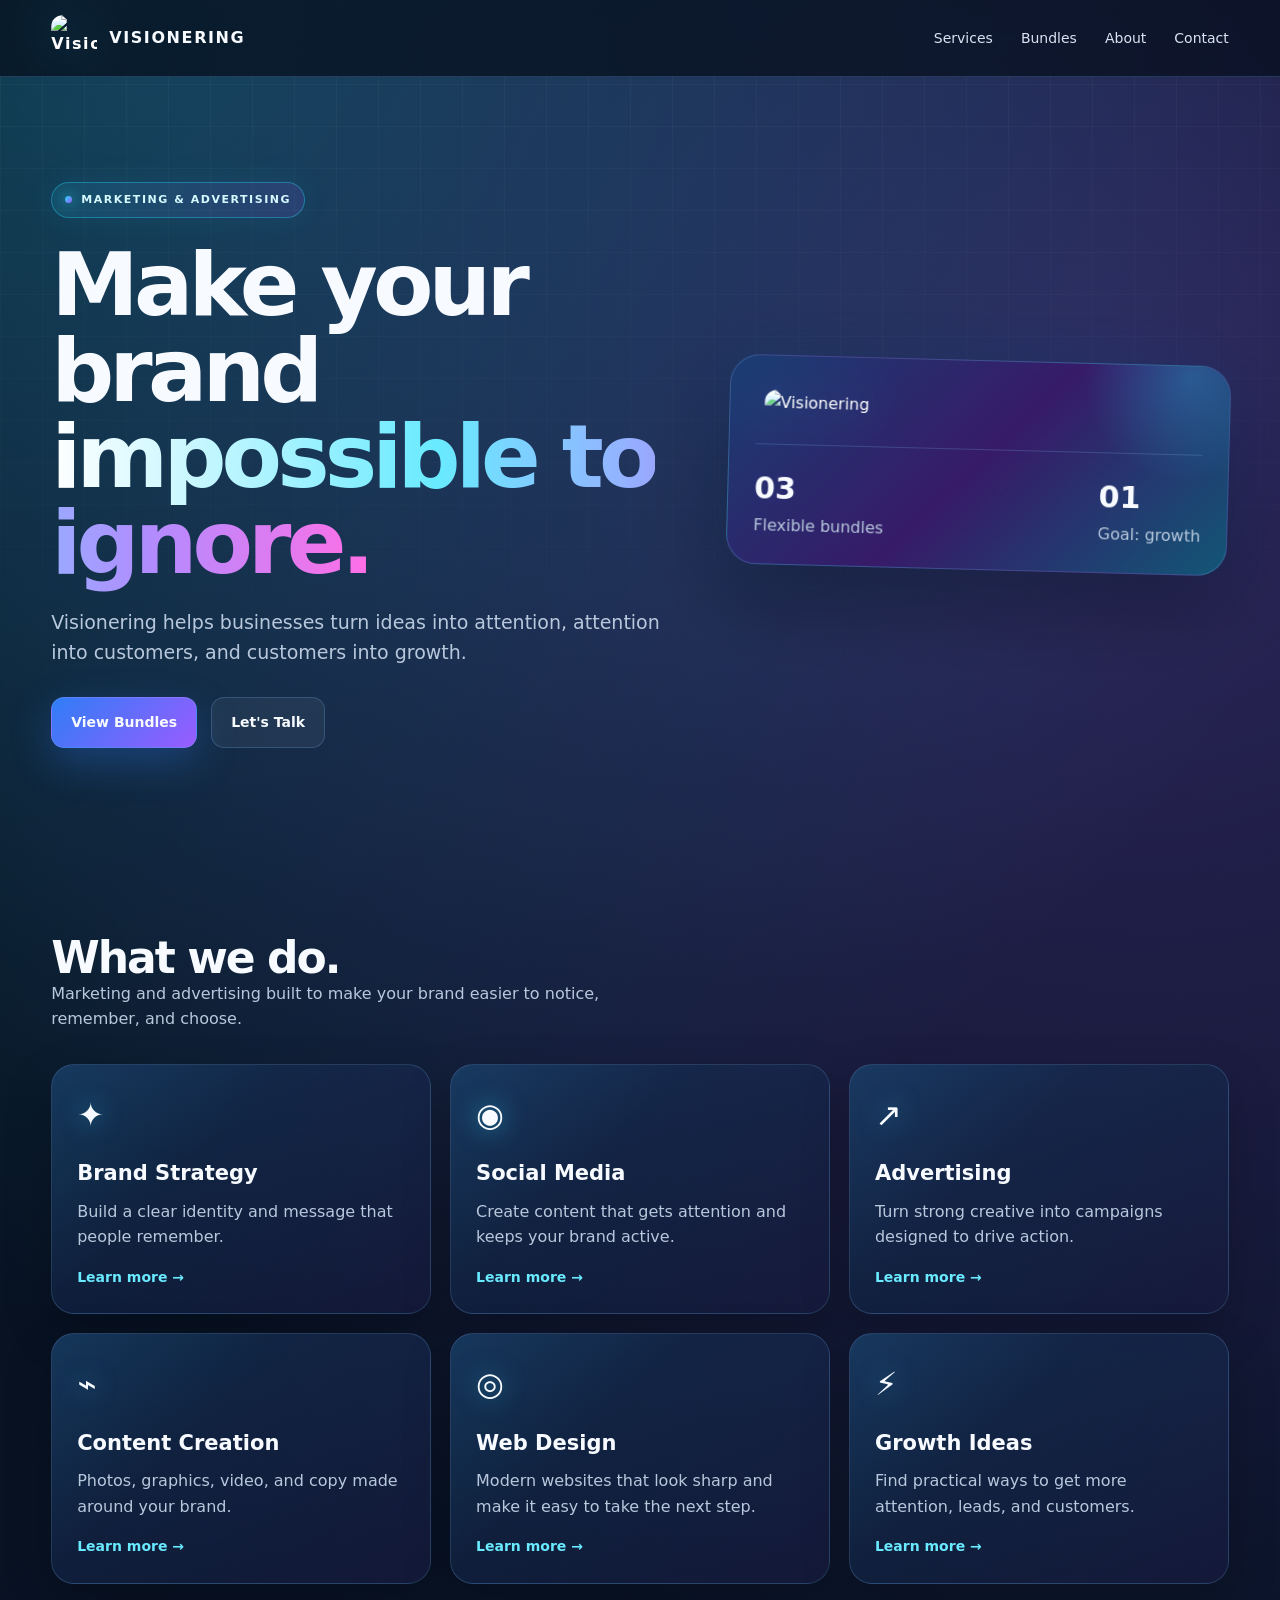
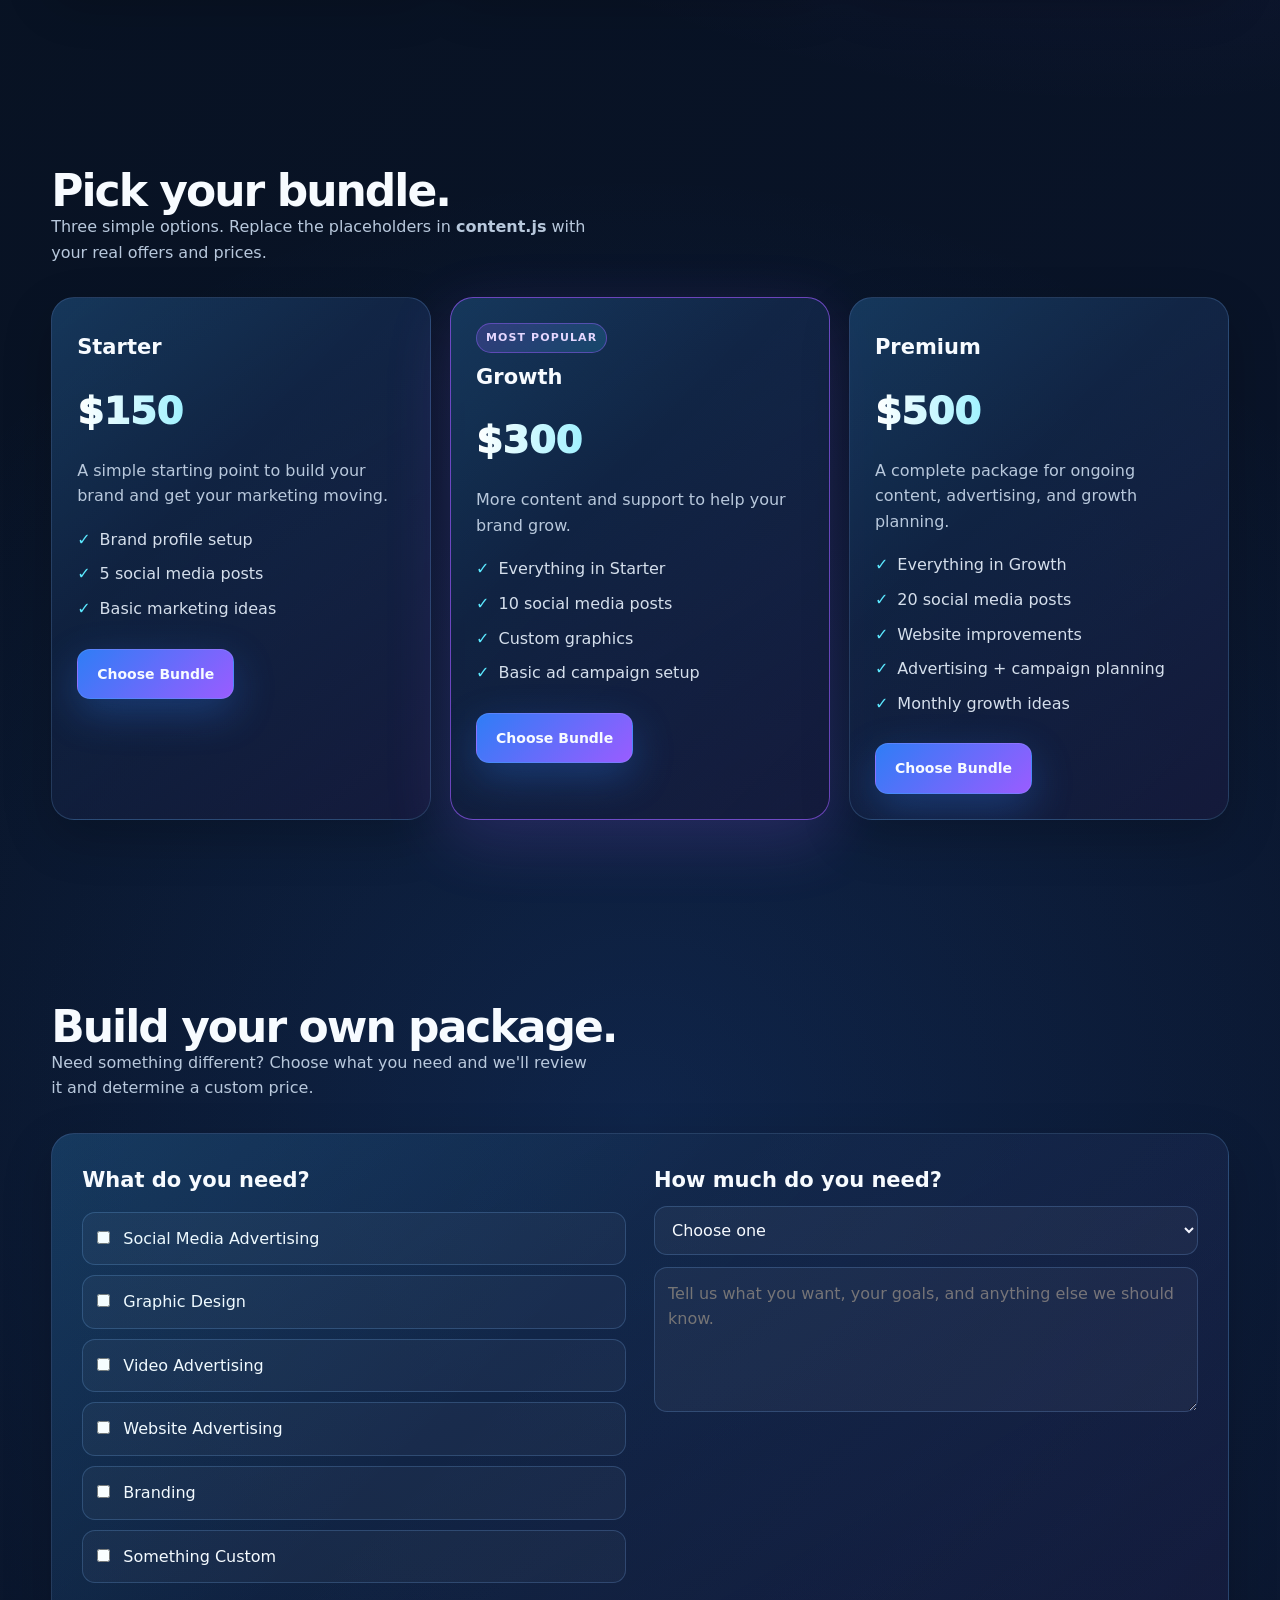
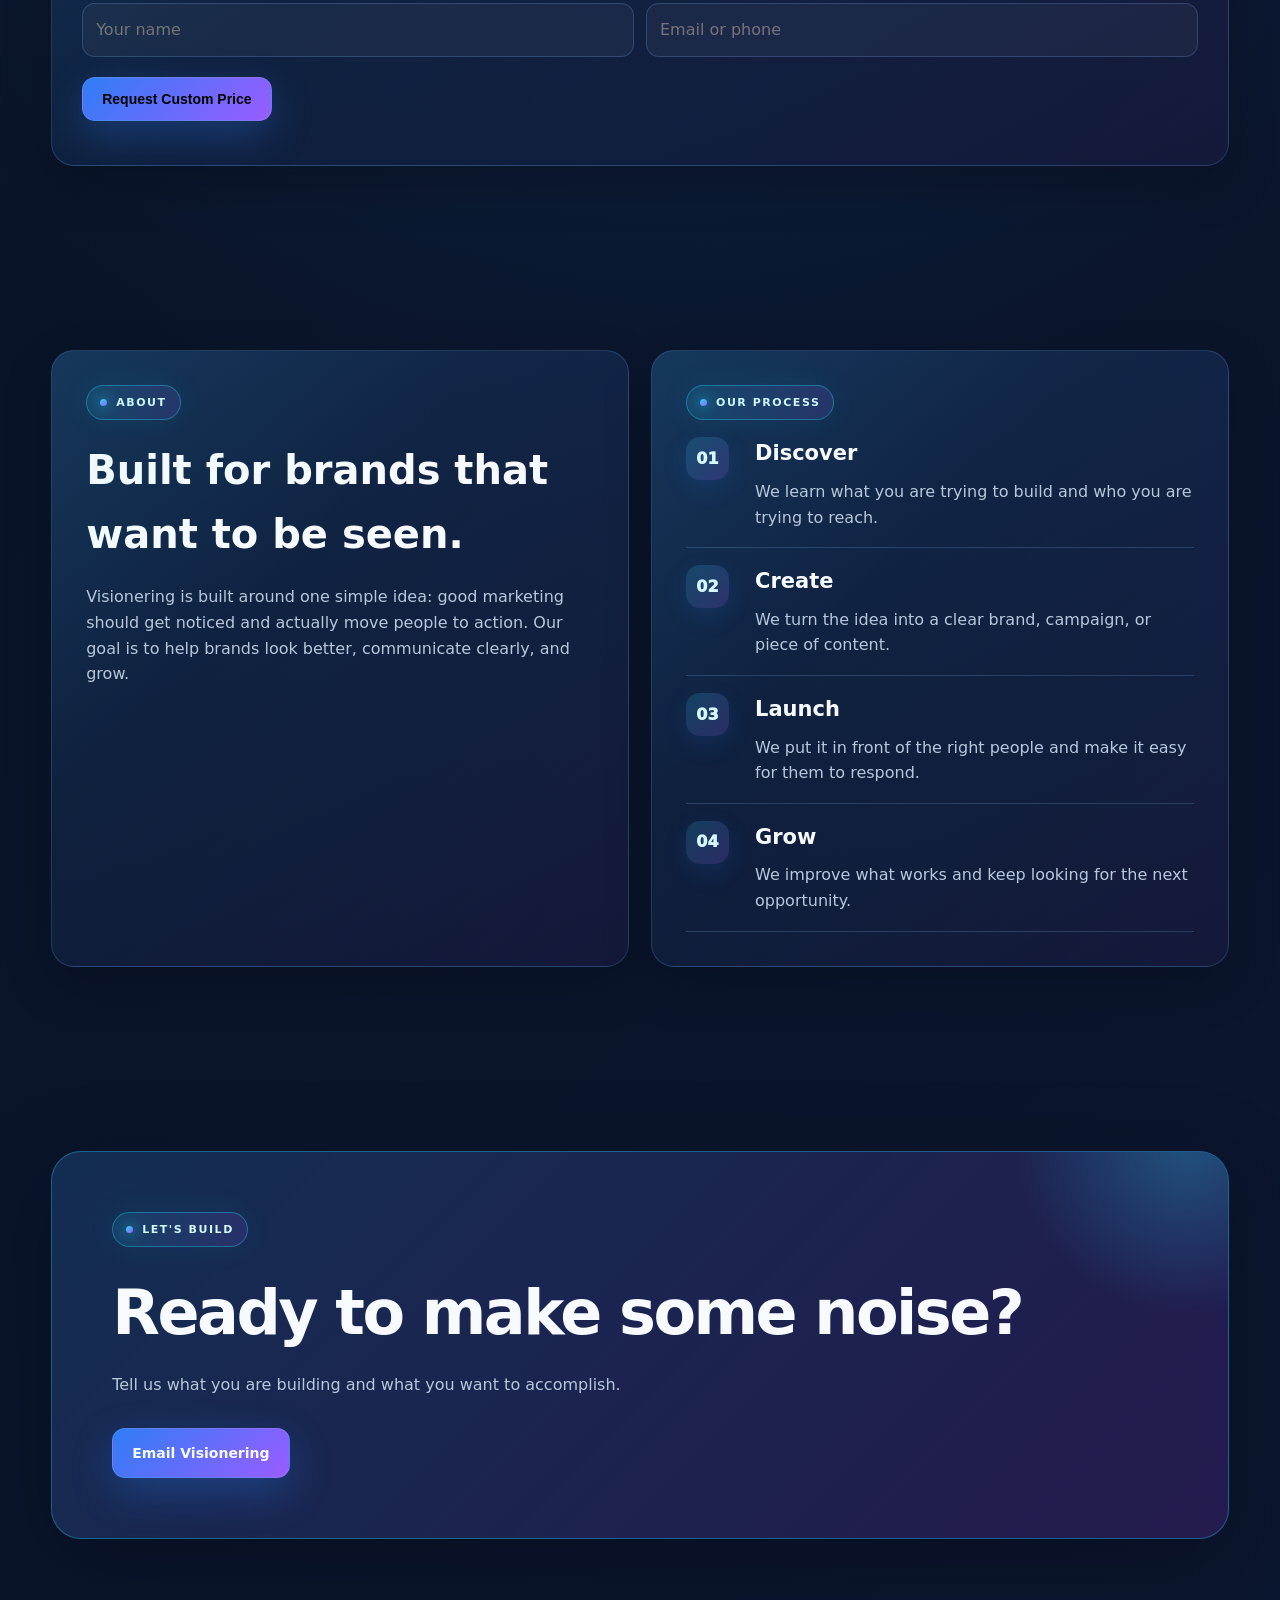
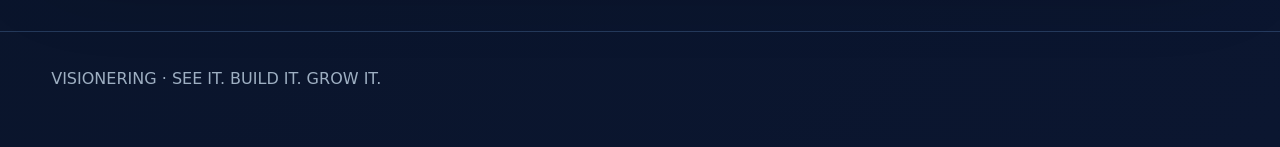
==== commit 56da0964: "Remove bundle numbers" ====
--- a/index.html
+++ b/index.html
@@ -97,7 +97,7 @@
    d.setAttribute('aria-label',`Open ${x.title||'service'} page`);
    d.innerHTML=`<div class="icon">${x.icon||'✦'}</div><h3>${x.title||''}</h3><p>${x.text||''}</p><span class="service-link">Learn more →</span>`;
  });
- const b=document.getElementById('bundleGrid');(c.bundles||[]).forEach(x=>{const d=document.createElement('article');d.className=`card bundle${x.featured?' featured':''}`;d.innerHTML=`<div class="tag-row">${x.featured?'<div class="tag">MOST POPULAR</div>':''}<div class="muted bundle-number">${x.name||''}</div></div><h3>${x.title||''}</h3><div class="price">${x.price||''}</div><p class="muted">${x.description||''}</p><ul>${(x.items||[]).map(i=>`<li>${i}</li>`).join('')}</ul><a class="btn primary" href="#contact">Choose Bundle</a>`;b.appendChild(d)});
+ const b=document.getElementById('bundleGrid');(c.bundles||[]).forEach(x=>{const d=document.createElement('article');d.className=`card bundle${x.featured?' featured':''}`;d.innerHTML=`<div class="tag-row">${x.featured?'<div class="tag">MOST POPULAR</div>':''}</div><h3>${x.title||''}</h3><div class="price">${x.price||''}</div><p class="muted">${x.description||''}</p><ul>${(x.items||[]).map(i=>`<li>${i}</li>`).join('')}</ul><a class="btn primary" href="#contact">Choose Bundle</a>`;b.appendChild(d)});
  const p=document.getElementById('processGrid');(c.process||[]).forEach((x,i)=>{const d=document.createElement('div');d.className='step';d.innerHTML=`<div class="num">0${i+1}</div><div><h3>${x.title||''}</h3><p class="muted">${x.text||''}</p></div>`;p.appendChild(d)});
 });
 </script>
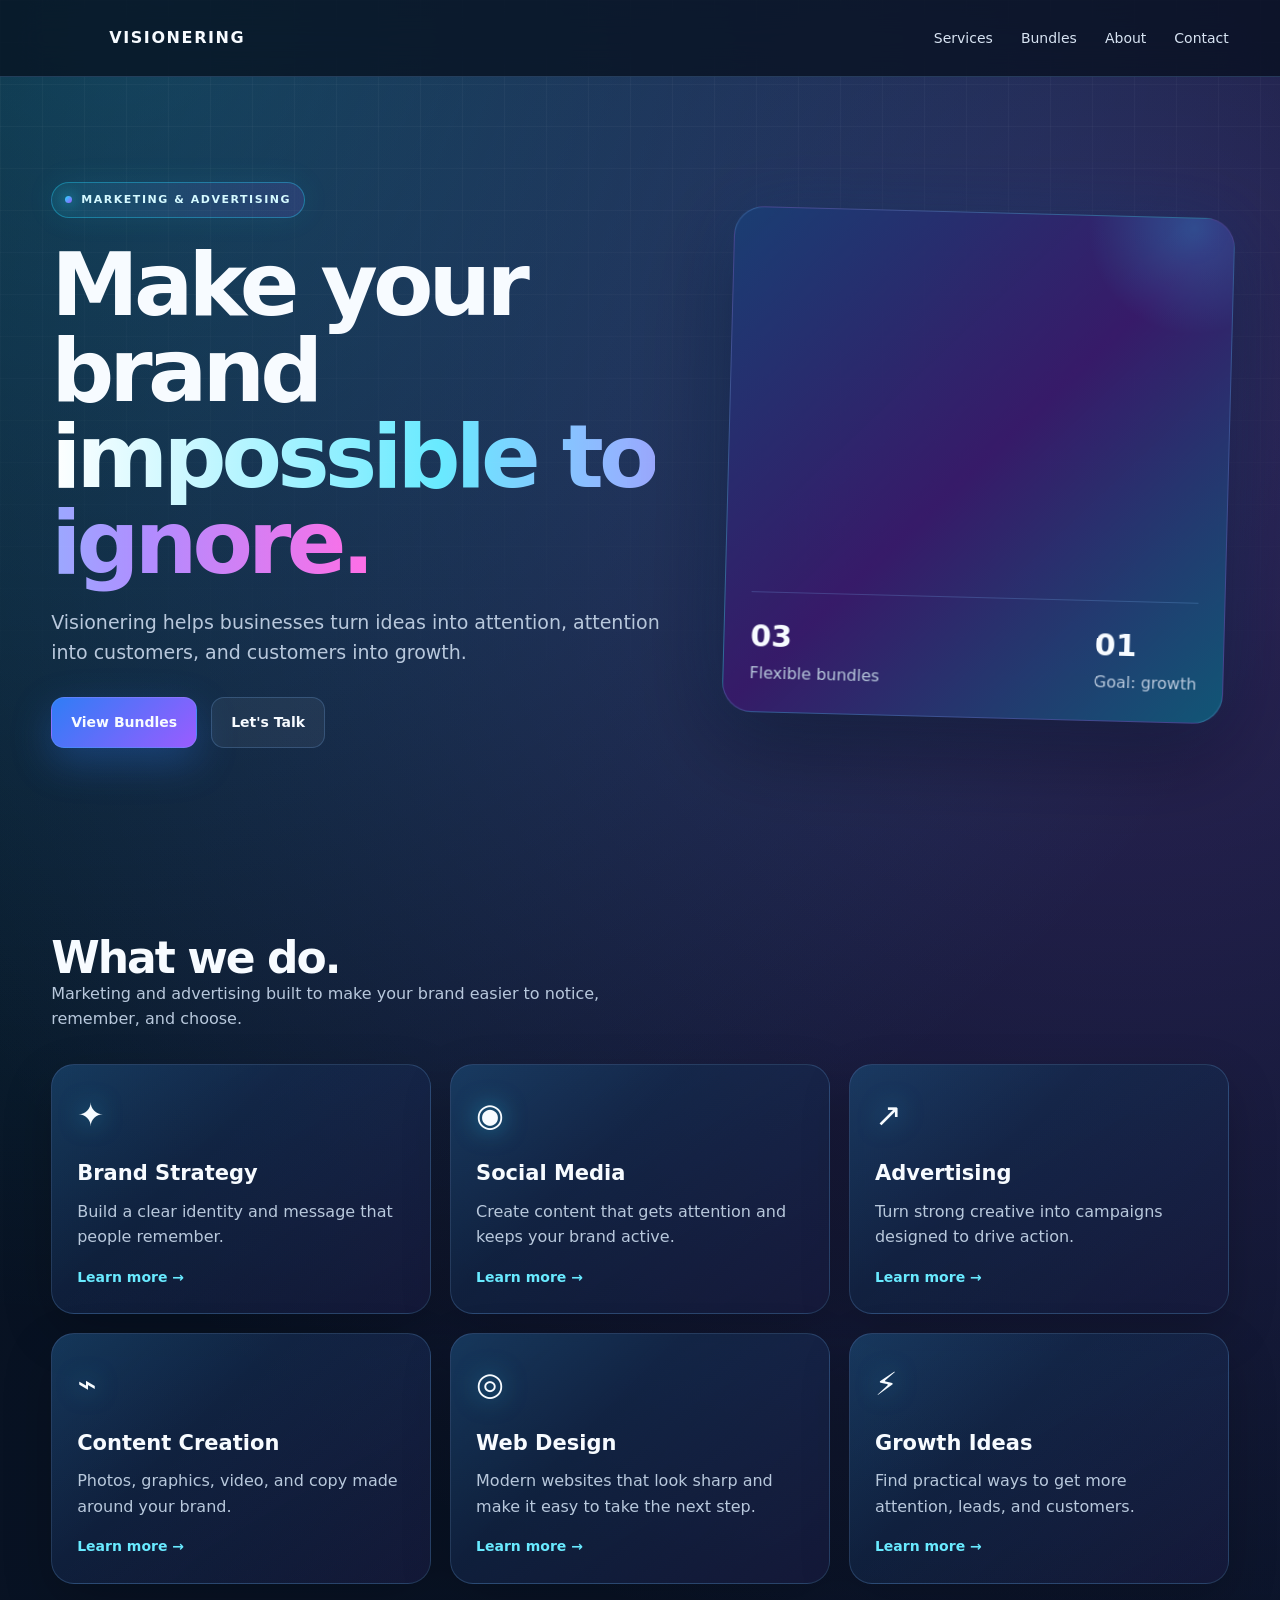
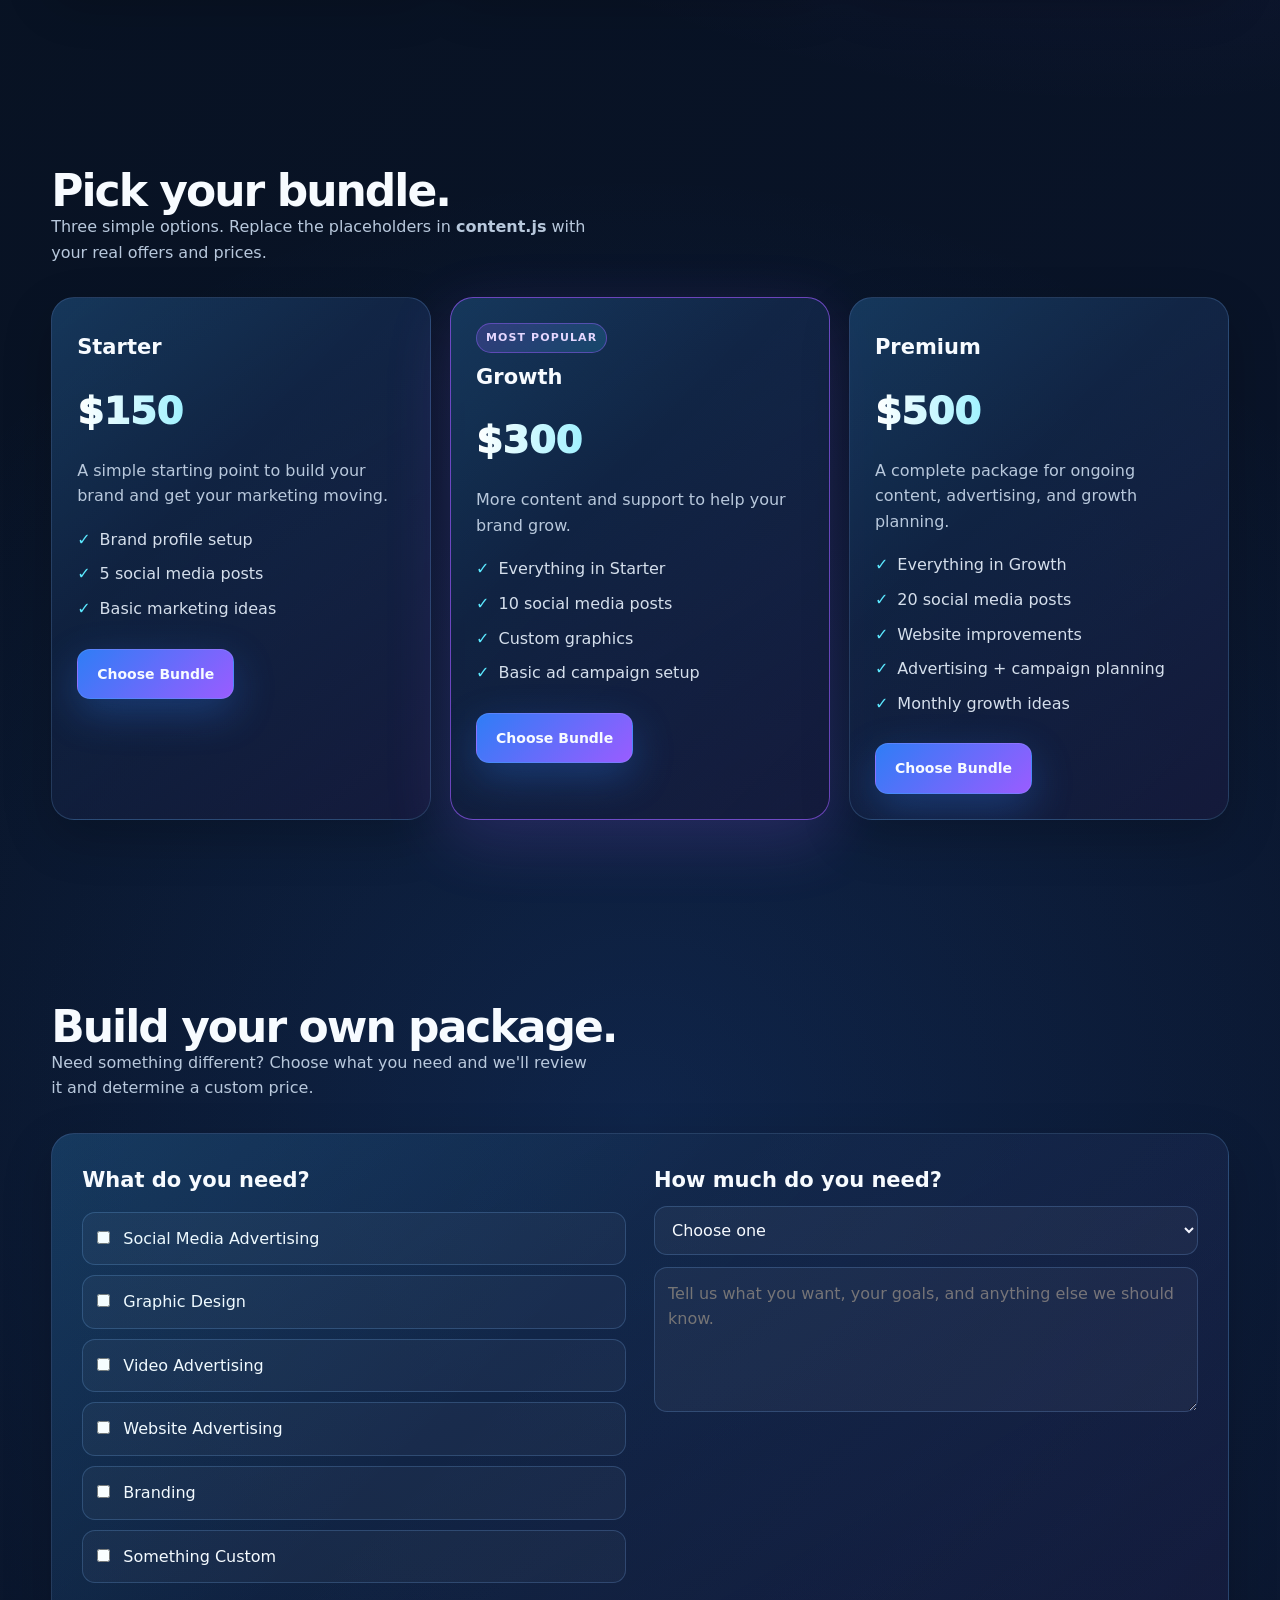
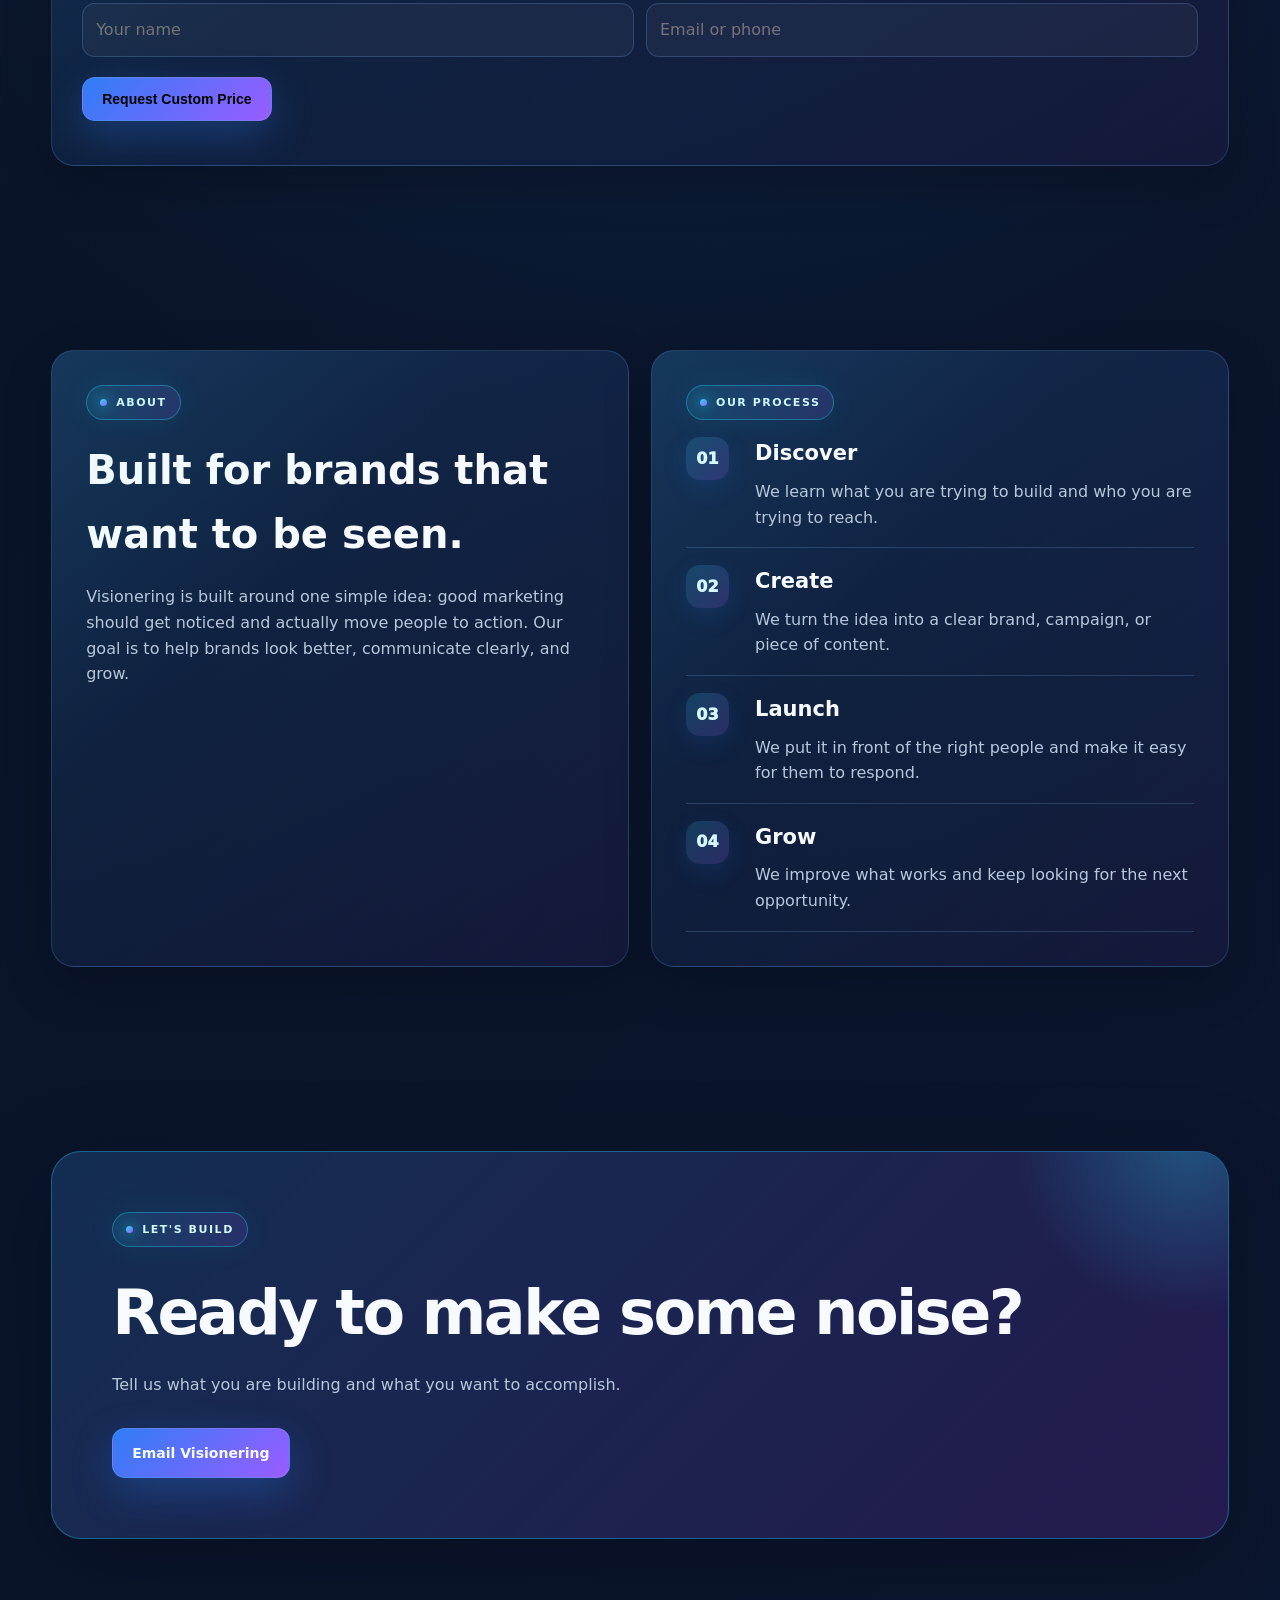
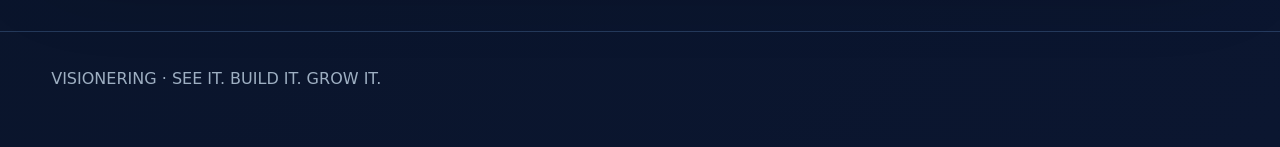
==== commit 3e5af132: "Use PNG logo asset" ====
--- a/index.html
+++ b/index.html
@@ -4,7 +4,7 @@
 <meta charset="UTF-8">
 <meta name="viewport" content="width=device-width, initial-scale=1.0">
 <title>Visionering | Marketing & Advertising</title>
-<link rel="icon" href="logo.jpg?v=1002">
+<link rel="icon" href="logo.png?v=1003">
 <script src="content.js?v=1001" defer></script>
 <style>
 :root{
@@ -65,9 +65,9 @@
 </style>
 </head>
 <body>
-<nav class="nav"><div class="container nav-inner"><a class="brand" href="#top"><img src="logo.jpg?v=1002" alt="Visionering logo"><span id="navBrand">VISIONERING</span></a><div class="links"><a href="#services">Services</a><a href="#bundles">Bundles</a><a href="#about">About</a><a href="#contact">Contact</a></div></div></nav>
+<nav class="nav"><div class="container nav-inner"><a class="brand" href="#top"><img src="logo.png?v=1003" alt="Visionering logo"><span id="navBrand">VISIONERING</span></a><div class="links"><a href="#services">Services</a><a href="#bundles">Bundles</a><a href="#about">About</a><a href="#contact">Contact</a></div></div></nav>
 <main id="top">
-<section class="hero"><div class="container hero-grid"><div><div class="eyebrow" id="category">MARKETING & ADVERTISING</div><h1 id="heroHeading">Make your brand <span class="gradient">impossible to ignore.</span></h1><p id="heroText">Visionering helps businesses turn ideas into attention, attention into customers, and customers into growth.</p><div class="actions"><a class="btn primary" href="#bundles">View Bundles</a><a class="btn ghost" id="heroEmail" href="#contact">Let's Talk</a></div></div><div class="hero-card"><img src="logo.jpg?v=1002" alt="Visionering"><div class="stat"><div><strong>03</strong><div class="muted">Flexible bundles</div></div><div><strong>01</strong><div class="muted">Goal: growth</div></div></div></div></div></section>
+<section class="hero"><div class="container hero-grid"><div><div class="eyebrow" id="category">MARKETING & ADVERTISING</div><h1 id="heroHeading">Make your brand <span class="gradient">impossible to ignore.</span></h1><p id="heroText">Visionering helps businesses turn ideas into attention, attention into customers, and customers into growth.</p><div class="actions"><a class="btn primary" href="#bundles">View Bundles</a><a class="btn ghost" id="heroEmail" href="#contact">Let's Talk</a></div></div><div class="hero-card"><img src="logo.png?v=1003" alt="Visionering"><div class="stat"><div><strong>03</strong><div class="muted">Flexible bundles</div></div><div><strong>01</strong><div class="muted">Goal: growth</div></div></div></div></div></section>
 <section id="services"><div class="container"><div class="section-head"><div><h2>What we do.</h2><p>Marketing and advertising built to make your brand easier to notice, remember, and choose.</p></div></div><div class="grid3" id="servicesGrid">
 <a class="card service-card service-card-link" href="./brand-strategy.html"><div class="icon">✦</div><h3>Brand Strategy</h3><p>Build a clear identity and message that people remember.</p><span class="service-link">Learn more →</span></a>
 <a class="card service-card service-card-link" href="./social-media.html"><div class="icon">◉</div><h3>Social Media</h3><p>Create content that gets attention and keeps your brand active.</p><span class="service-link">Learn more →</span></a>
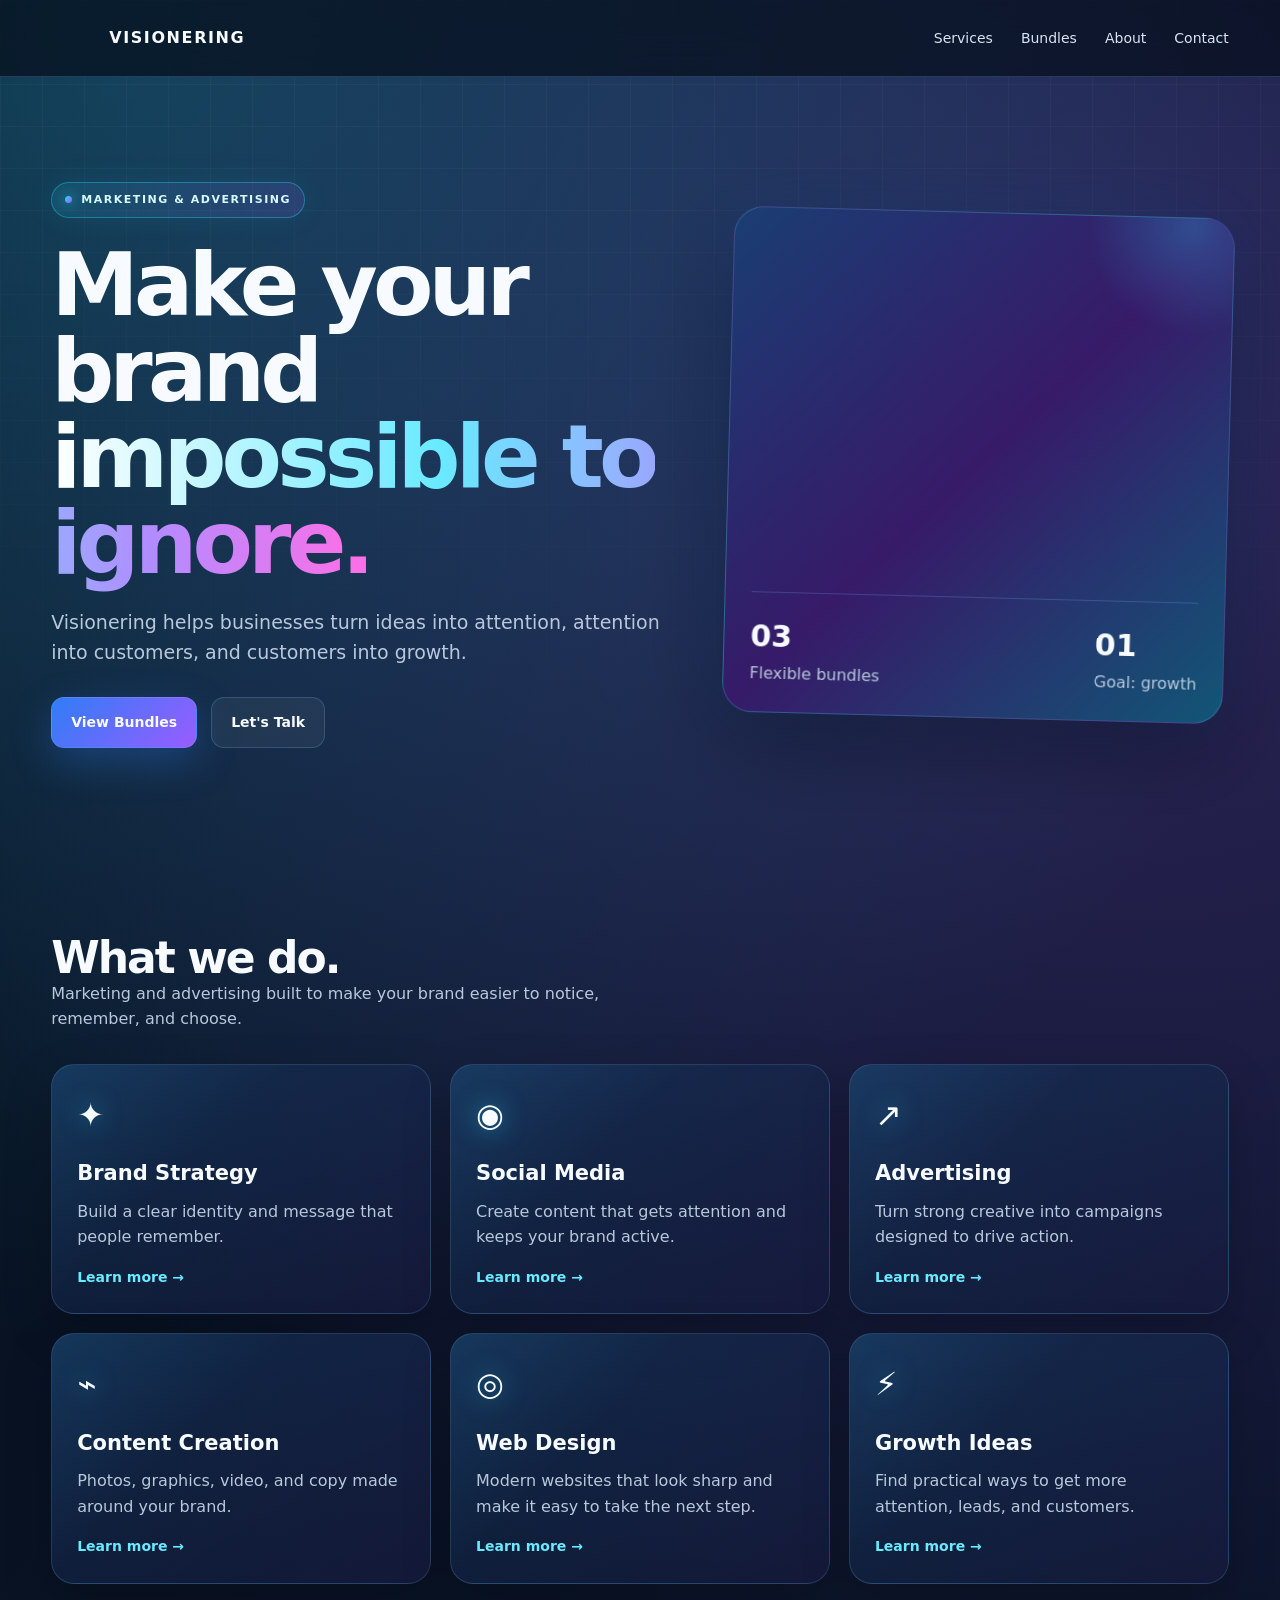
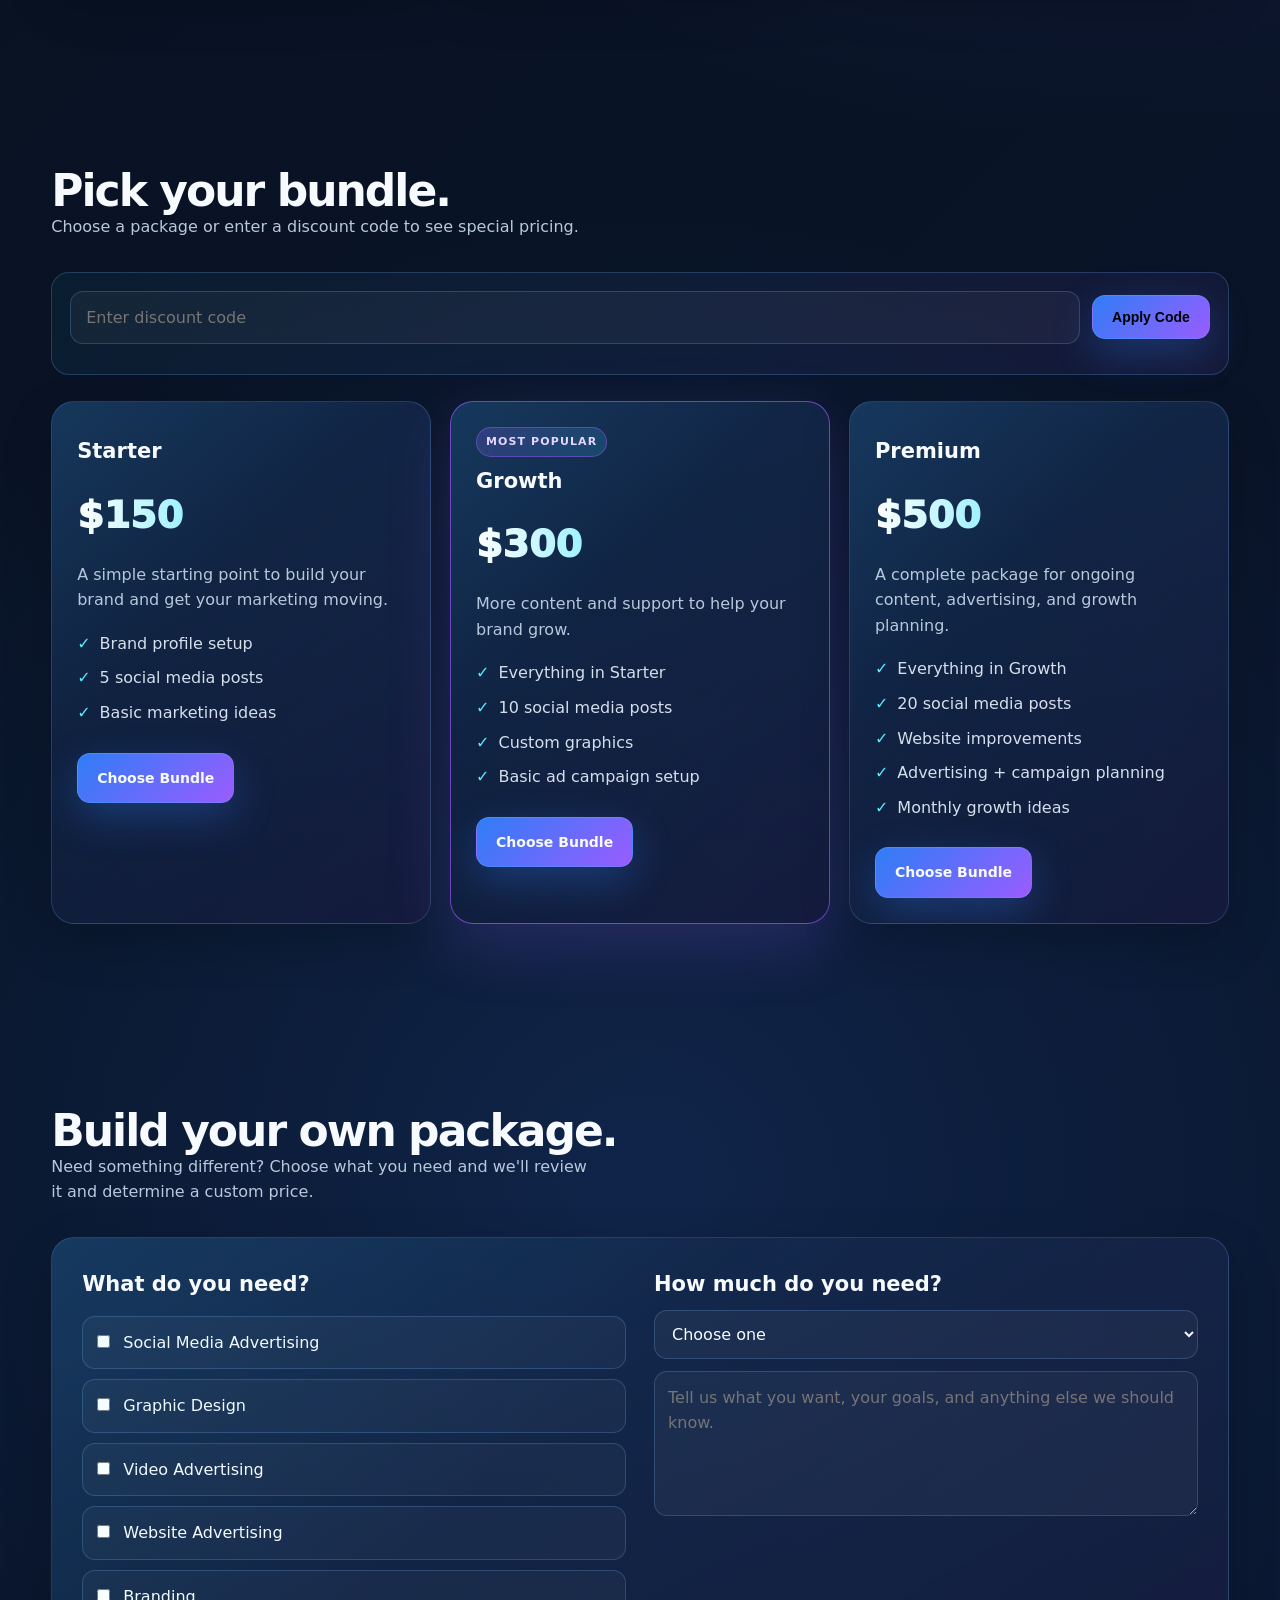
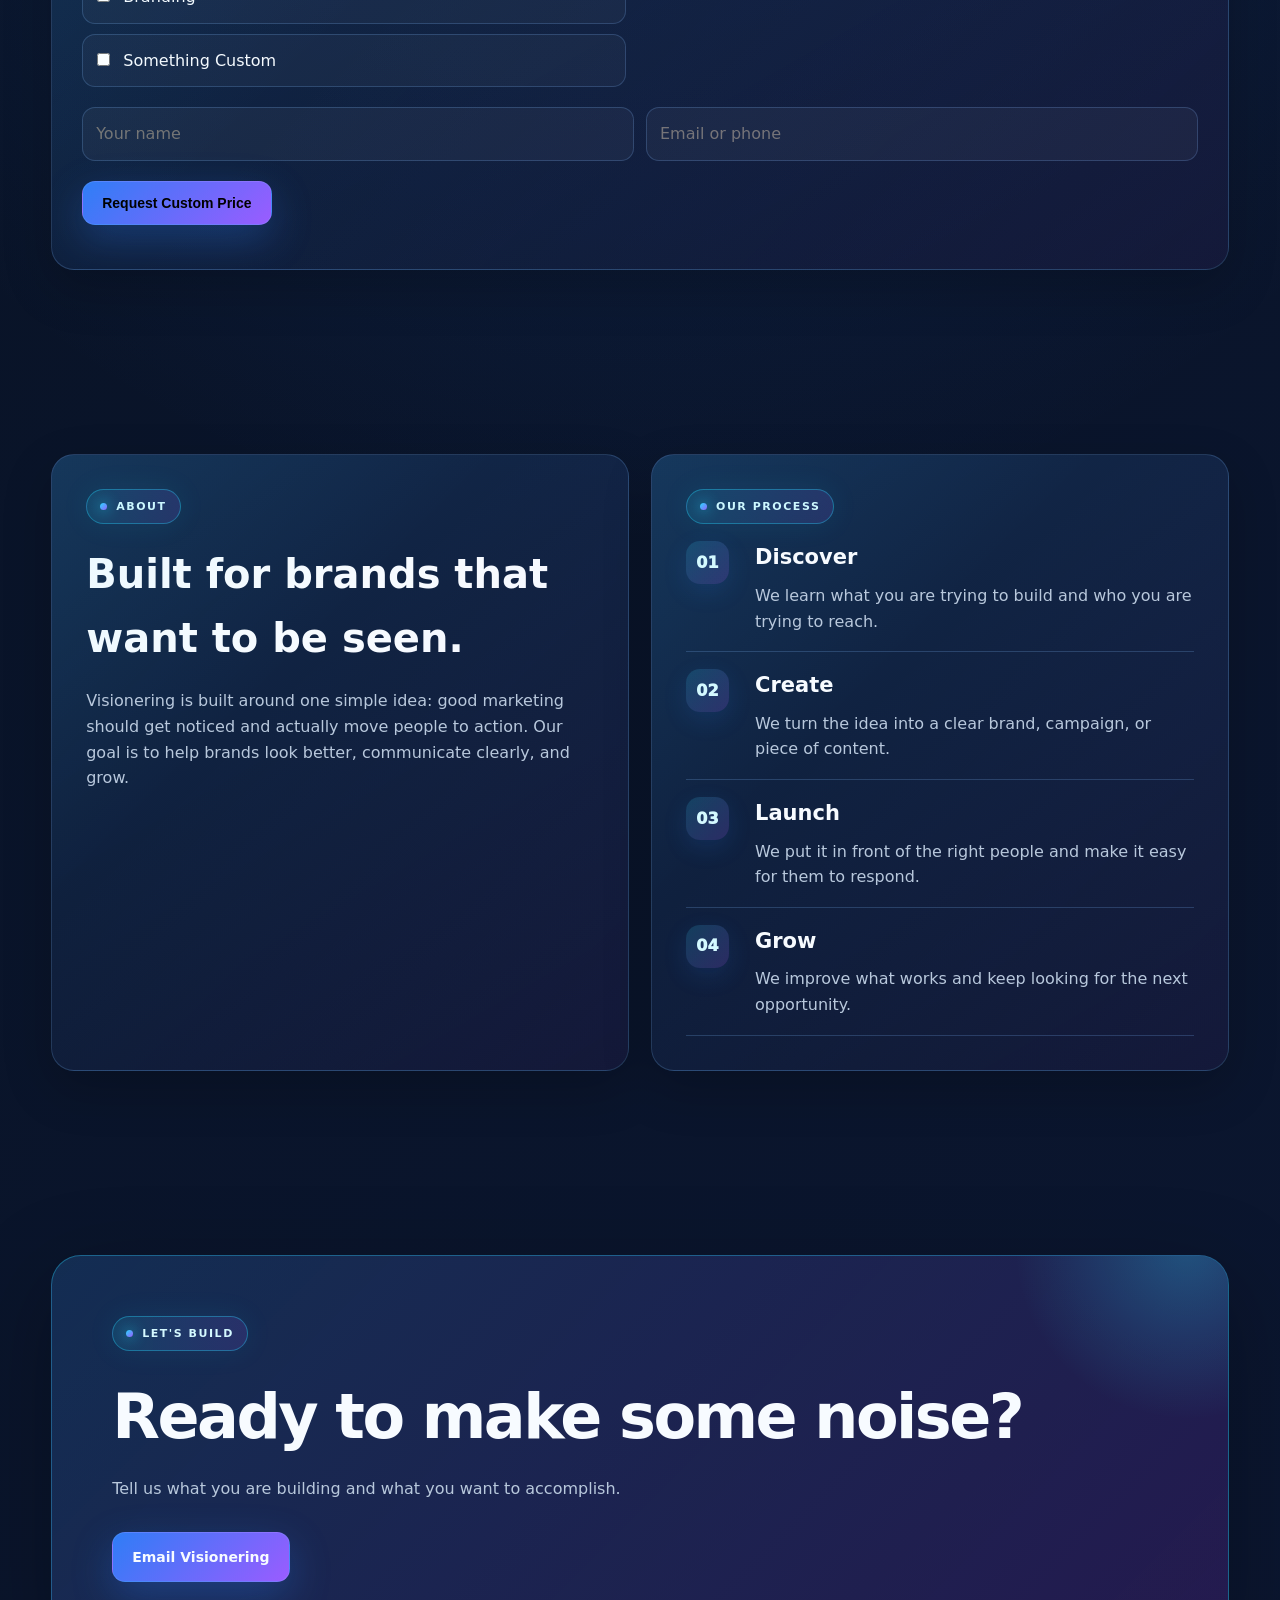
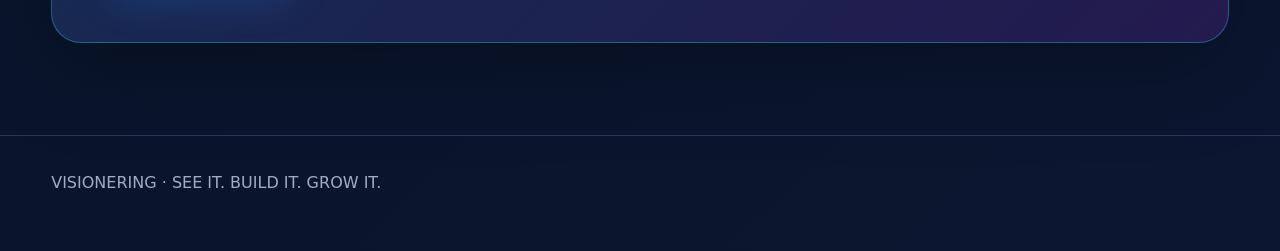
==== commit d8da9a1c: "Add Start Up discount code box and pricing" ====
--- a/index.html
+++ b/index.html
@@ -56,8 +56,12 @@
 .card:before{content:"";position:absolute;inset:0;background:linear-gradient(135deg,rgba(37,217,255,.07),transparent 38%,rgba(154,92,255,.07));pointer-events:none}.card:hover{transform:translateY(-6px);border-color:rgba(37,217,255,.45);box-shadow:0 22px 60px rgba(37,125,246,.18)}
 .icon{position:relative;font-size:32px;margin-bottom:16px;filter:drop-shadow(0 0 12px rgba(37,217,255,.55))}.card h3,.card p,.card ul,.card .price,.card .muted,.card .tag,.card a{position:relative}.card h3{font-size:21px;margin-bottom:8px}.card p{color:var(--muted)}
 .service-card-link{display:block;min-height:190px;color:inherit;cursor:pointer}
+.discount-box{display:flex;align-items:center;gap:12px;flex-wrap:wrap;margin:0 0 26px;padding:18px;border:1px solid var(--line);border-radius:18px;background:linear-gradient(135deg,rgba(37,217,255,.06),rgba(154,92,255,.08))}
+.discount-box input{flex:1 1 260px;min-width:220px;padding:13px 15px;border:1px solid var(--line);border-radius:13px;background:rgba(255,255,255,.045);color:var(--text);font:inherit}
+.discount-result{width:100%;color:var(--muted);font-size:14px}
+.discount-result.success{color:#8ff7ff;font-weight:800}
 .service-card-link .service-link{display:block;margin-top:16px;color:#69eaff;font-weight:900;font-size:14px;position:relative}
-.bundle{min-height:330px}.bundle-number{font-size:13px;font-weight:900;letter-spacing:.08em}.bundle.featured{border-color:rgba(154,92,255,.68);box-shadow:0 20px 65px rgba(154,92,255,.18)}.tag-row{position:relative;display:flex;align-items:center;justify-content:flex-start;gap:10px;margin-bottom:8px}.tag{display:inline-block;padding:5px 9px;border-radius:999px;background:linear-gradient(135deg,rgba(154,92,255,.22),rgba(37,217,255,.16));border:1px solid rgba(154,92,255,.45);position:static;color:#e5d7ff;font-size:11px;font-weight:900;letter-spacing:.1em}.price{font-size:38px;font-weight:950;margin:16px 0;background:linear-gradient(90deg,#fff,#6eeaff,#c29aff);-webkit-background-clip:text;background-clip:text;color:transparent}.bundle ul{list-style:none;display:grid;gap:9px;margin:18px 0 27px;color:#d5dfec}.bundle li:before{content:"✓";color:#5ce9ff;font-weight:900;margin-right:9px}
+.bundle{min-height:330px}.bundle-number{font-size:13px;font-weight:900;letter-spacing:.08em}.discounted-label{position:relative;margin-top:-8px;color:#69eaff;font-size:11px;font-weight:900;letter-spacing:.08em}.bundle.featured{border-color:rgba(154,92,255,.68);box-shadow:0 20px 65px rgba(154,92,255,.18)}.tag-row{position:relative;display:flex;align-items:center;justify-content:flex-start;gap:10px;margin-bottom:8px}.tag{display:inline-block;padding:5px 9px;border-radius:999px;background:linear-gradient(135deg,rgba(154,92,255,.22),rgba(37,217,255,.16));border:1px solid rgba(154,92,255,.45);position:static;color:#e5d7ff;font-size:11px;font-weight:900;letter-spacing:.1em}.price{font-size:38px;font-weight:950;margin:16px 0;background:linear-gradient(90deg,#fff,#6eeaff,#c29aff);-webkit-background-clip:text;background-clip:text;color:transparent}.bundle ul{list-style:none;display:grid;gap:9px;margin:18px 0 27px;color:#d5dfec}.bundle li:before{content:"✓";color:#5ce9ff;font-weight:900;margin-right:9px}
 .about{display:grid;grid-template-columns:1fr 1fr;gap:22px}.about .card{padding:34px;min-height:320px}.process{position:relative}.step{display:grid;grid-template-columns:52px 1fr;gap:17px;padding:17px 0;border-bottom:1px solid var(--line)}.num{width:43px;height:43px;border-radius:14px;display:grid;place-items:center;background:linear-gradient(135deg,rgba(37,217,255,.17),rgba(154,92,255,.2));color:#d4f9ff;font-weight:950;box-shadow:0 8px 24px rgba(37,125,246,.14)}
 .cta{position:relative;overflow:hidden;padding:60px;border-radius:30px;border:1px solid rgba(37,217,255,.34);background:linear-gradient(135deg,rgba(22,51,91,.82),rgba(46,28,91,.72));box-shadow:0 25px 90px rgba(0,0,0,.28)}.cta:before{content:"";position:absolute;width:360px;height:360px;border-radius:50%;right:-140px;top:-190px;background:radial-gradient(circle,rgba(37,217,255,.27),transparent 68%)}
 footer{padding:34px 0 55px;color:#9eafc2;border-top:1px solid var(--line)}.custom-builder{padding:30px}.builder-grid{display:grid;grid-template-columns:1fr 1fr;gap:28px}.custom-options{display:grid;gap:10px;margin-top:14px}.custom-options label{padding:13px 14px;border:1px solid var(--line);border-radius:13px;background:rgba(255,255,255,.035);cursor:pointer;transition:.2s}.custom-options label:has(input:checked){border-color:rgba(37,217,255,.55);background:rgba(37,217,255,.09)}.custom-options input{margin-right:8px}#customSize,#customDetails,#customName,#customContact{width:100%;padding:13px;border:1px solid var(--line);border-radius:13px;background:rgba(255,255,255,.045);color:var(--text);font:inherit}#customDetails{min-height:145px;margin-top:12px;resize:vertical}.custom-contact{display:grid;grid-template-columns:1fr 1fr;gap:12px;margin:20px 0}.custom-result{margin-top:14px;color:var(--muted)}@media(max-width:850px){.builder-grid,.custom-contact{grid-template-columns:1fr}}
@@ -76,7 +80,7 @@
 <a class="card service-card service-card-link" href="./web-design.html"><div class="icon">◎</div><h3>Web Design</h3><p>Modern websites that look sharp and make it easy to take the next step.</p><span class="service-link">Learn more →</span></a>
 <a class="card service-card service-card-link" href="./growth-ideas.html"><div class="icon">⚡</div><h3>Growth Ideas</h3><p>Find practical ways to get more attention, leads, and customers.</p><span class="service-link">Learn more →</span></a>
 </div></div></section>
-<section id="bundles"><div class="container"><div class="section-head"><div><h2>Pick your bundle.</h2><p>Three simple options. Replace the placeholders in <strong>content.js</strong> with your real offers and prices.</p></div></div><div class="grid3" id="bundleGrid"></div></div></section>
+<section id="bundles"><div class="container"><div class="section-head"><div><h2>Pick your bundle.</h2><p>Choose a package or enter a discount code to see special pricing.</p></div></div><div class="discount-box"><input id="discountCode" type="text" placeholder="Enter discount code"><button class="btn primary" id="applyDiscount" type="button">Apply Code</button><p id="discountResult" class="discount-result" aria-live="polite"></p></div><div class="grid3" id="bundleGrid"></div></div></section>
 <section id="custom"><div class="container"><div class="section-head"><div><h2>Build your own package.</h2><p>Need something different? Choose what you need and we'll review it and determine a custom price.</p></div></div><div class="card custom-builder"><form id="customForm"><div class="builder-grid"><div><h3>What do you need?</h3><div class="custom-options"><label><input type="checkbox" name="customService" value="Social Media Advertising"> Social Media Advertising</label><label><input type="checkbox" name="customService" value="Graphic Design"> Graphic Design</label><label><input type="checkbox" name="customService" value="Video Advertising"> Video Advertising</label><label><input type="checkbox" name="customService" value="Website Advertising"> Website Advertising</label><label><input type="checkbox" name="customService" value="Branding"> Branding</label><label><input type="checkbox" name="customService" value="Something Custom"> Something Custom</label></div></div><div><h3>How much do you need?</h3><select id="customSize" required><option value="">Choose one</option><option>Small / One-time project</option><option>Medium / Several ads</option><option>Large / Ongoing advertising</option><option>Not sure</option></select><textarea id="customDetails" placeholder="Tell us what you want, your goals, and anything else we should know."></textarea></div></div><div class="custom-contact"><input id="customName" placeholder="Your name" required><input id="customContact" placeholder="Email or phone" required></div><button class="btn primary" type="submit">Request Custom Price</button><p id="customResult" class="custom-result" aria-live="polite"></p></form></div></div></section>
 <section id="about"><div class="container about"><div class="card"><div class="eyebrow">ABOUT</div><h2 style="font-size:40px;margin:18px 0">Built for brands that want to be seen.</h2><p class="muted" id="aboutText">Visionering is built around one simple idea: good marketing should get noticed and actually move people to action.</p></div><div class="card"><div class="eyebrow">OUR PROCESS</div><div class="process" id="processGrid"></div></div></div></section>
 <section id="contact"><div class="container"><div class="cta"><div class="eyebrow">LET'S BUILD</div><h2 style="position:relative;font-size:clamp(38px,5vw,62px);letter-spacing:-.04em;margin:16px 0 10px" id="contactTitle">Ready to make some noise?</h2><p class="muted" style="position:relative" id="contactText">Tell us what you are building and what you want to accomplish.</p><div class="actions"><a class="btn primary" id="contactEmail" href="#">Email Visionering</a></div></div></div></section>
@@ -97,7 +101,36 @@
    d.setAttribute('aria-label',`Open ${x.title||'service'} page`);
    d.innerHTML=`<div class="icon">${x.icon||'✦'}</div><h3>${x.title||''}</h3><p>${x.text||''}</p><span class="service-link">Learn more →</span>`;
  });
- const b=document.getElementById('bundleGrid');(c.bundles||[]).forEach(x=>{const d=document.createElement('article');d.className=`card bundle${x.featured?' featured':''}`;d.innerHTML=`<div class="tag-row">${x.featured?'<div class="tag">MOST POPULAR</div>':''}</div><h3>${x.title||''}</h3><div class="price">${x.price||''}</div><p class="muted">${x.description||''}</p><ul>${(x.items||[]).map(i=>`<li>${i}</li>`).join('')}</ul><a class="btn primary" href="#contact">Choose Bundle</a>`;b.appendChild(d)});
+ const b=document.getElementById('bundleGrid');
+const renderBundles=(discounted=false)=>{
+  if(!b)return;
+  b.innerHTML='';
+  const prices=discounted?(c.discountPrices||{}):{};
+  (c.bundles||[]).forEach(x=>{
+    const d=document.createElement('article');
+    d.className=`card bundle${x.featured?' featured':''}`;
+    const shownPrice=prices[x.title]||x.price||'';
+    d.innerHTML=`<div class="tag-row">${x.featured?'<div class="tag">MOST POPULAR</div>':''}</div><h3>${x.title||''}</h3><div class="price">${shownPrice}</div>${discounted?'<div class="discounted-label">START UP PRICE</div>':''}<p class="muted">${x.description||''}</p><ul>${(x.items||[]).map(i=>`<li>${i}</li>`).join('')}</ul><a class="btn primary" href="#contact">Choose Bundle</a>`;
+    b.appendChild(d);
+  });
+};
+renderBundles();
+const discountInput=document.getElementById('discountCode');
+const discountButton=document.getElementById('applyDiscount');
+const discountResult=document.getElementById('discountResult');
+if(discountButton){
+  discountButton.addEventListener('click',()=>{
+    const entered=(discountInput?.value||'').trim().toUpperCase();
+    const valid=(c.discountCode||'').trim().toUpperCase();
+    if(entered===valid){
+      renderBundles(true);
+      if(discountResult){discountResult.textContent='Discount applied! Starter $75 · Growth $150 · Premium $200';discountResult.className='discount-result success';}
+    }else{
+      renderBundles(false);
+      if(discountResult){discountResult.textContent='That discount code is not valid.';discountResult.className='discount-result';}
+    }
+  });
+}
  const p=document.getElementById('processGrid');(c.process||[]).forEach((x,i)=>{const d=document.createElement('div');d.className='step';d.innerHTML=`<div class="num">0${i+1}</div><div><h3>${x.title||''}</h3><p class="muted">${x.text||''}</p></div>`;p.appendChild(d)});
 });
 </script>
